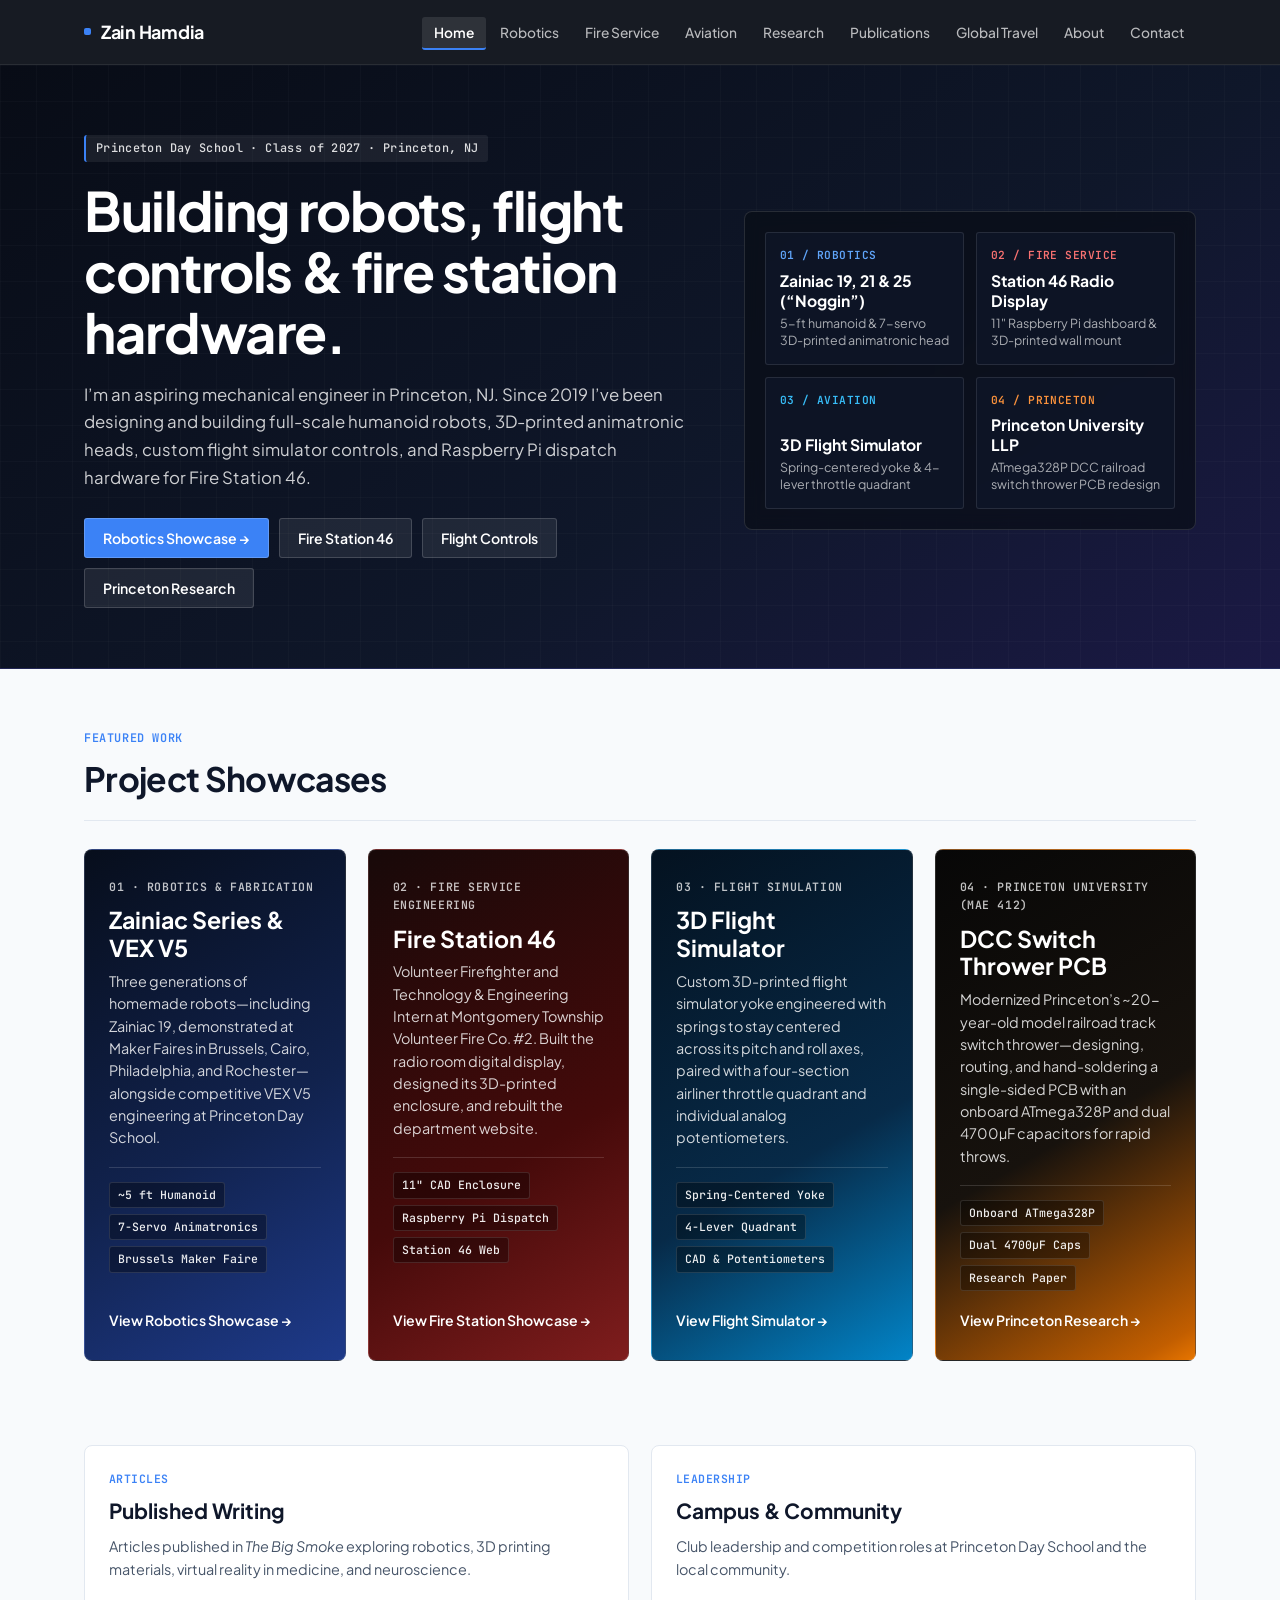
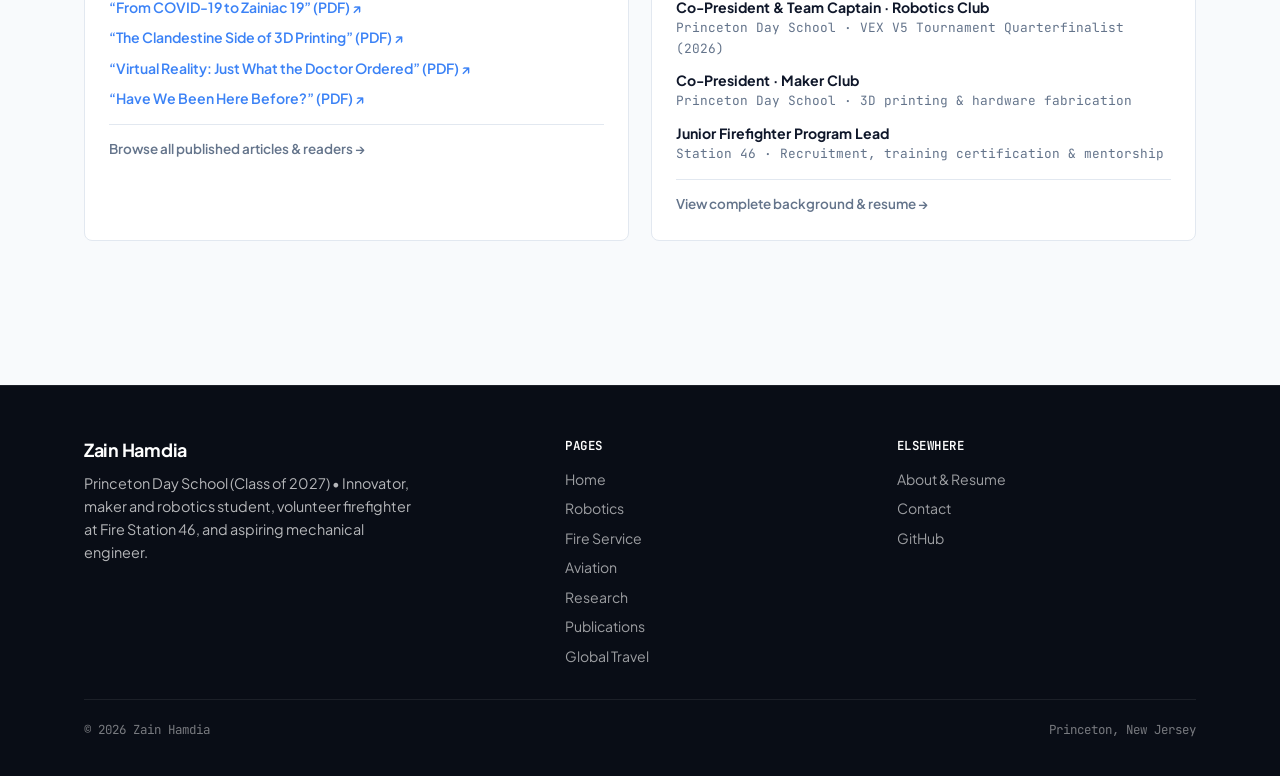
==== index.html @ 5e8384fe "Refine portfolio design, preserve per-page color themes, de-AI copy, and update travel map" ====
<!DOCTYPE html>
<html lang="en">
<head>
  <meta charset="UTF-8">
  <meta name="viewport" content="width=device-width, initial-scale=1.0">
  <title>Zain Hamdia — Engineering & Robotics Portfolio</title>
  <meta name="description" content="Portfolio of Zain Hamdia — Student at Princeton Day School (Class of 2027), innovator, maker and robotics student, volunteer firefighter, and aspiring mechanical engineer.">
  <link rel="stylesheet" href="css/styles.css?v=paper-1">
</head>
<body class="theme-home">

  <!-- Header -->
  <header class="site-header">
    <div class="container header-inner">
      <a href="index.html" class="brand-link">
        <span class="brand-dot"></span>
        <span class="brand-text-name">Zain Hamdia</span>
      </a>

      <nav aria-label="Main Navigation">
        <ul class="nav-menu" id="nav-menu">
          <li><a href="index.html" class="nav-link active">Home</a></li>
          <li><a href="robotics.html" class="nav-link">Robotics</a></li>
          <li><a href="firefighting.html" class="nav-link">Fire Service</a></li>
          <li><a href="aviation.html" class="nav-link">Aviation</a></li>
          <li><a href="research.html" class="nav-link">Research</a></li>
          <li><a href="publications.html" class="nav-link">Publications</a></li>
          <li><a href="travel.html" class="nav-link">Global Travel</a></li>
          <li><a href="about.html" class="nav-link">About</a></li>
          <li><a href="contact.html" class="nav-link">Contact</a></li>
        </ul>
      </nav>

      <button id="mobile-toggle" class="mobile-menu-toggle" aria-label="Toggle menu">Menu</button>
    </div>
  </header>

  <main>
    <!-- Section 1: Intro Hero -->
    <section class="home-hero">
      <div class="container">
        <div class="home-hero-grid">
          <div>
            <span class="hero-kicker">Princeton Day School · Class of 2027 · Princeton, NJ</span>
            <h1 class="home-hero-title">Building robots, flight controls &amp; fire station hardware.</h1>
            <p class="home-hero-bio">
              I’m an aspiring mechanical engineer in Princeton, NJ. Since 2019 I’ve been designing and building full-scale humanoid robots, 3D-printed animatronic heads, custom flight simulator controls, and Raspberry Pi dispatch hardware for Fire Station 46.
            </p>
            <div class="home-hero-actions">
              <a href="robotics.html" class="btn btn-primary">Robotics Showcase →</a>
              <a href="firefighting.html" class="btn btn-secondary">Fire Station 46</a>
              <a href="aviation.html" class="btn btn-secondary">Flight Controls</a>
              <a href="research.html" class="btn btn-secondary">Princeton Research</a>
            </div>
          </div>

          <!-- Hero Visual Stage Preview -->
          <div class="hero-visual-stage">
            <div class="stage-tiles">
              <a href="robotics.html" class="stage-tile tile-robotics">
                <span class="stage-tile-tag" style="color: #60a5fa;">01 / Robotics</span>
                <div>
                  <div class="stage-tile-title">Zainiac 19, 21 &amp; 25 (“Noggin”)</div>
                  <div class="stage-tile-sub">5-ft humanoid &amp; 7-servo 3D-printed animatronic head</div>
                </div>
              </a>

              <a href="firefighting.html" class="stage-tile tile-fire">
                <span class="stage-tile-tag" style="color: #f87171;">02 / Fire Service</span>
                <div>
                  <div class="stage-tile-title">Station 46 Radio Display</div>
                  <div class="stage-tile-sub">11" Raspberry Pi dashboard &amp; 3D-printed wall mount</div>
                </div>
              </a>

              <a href="aviation.html" class="stage-tile tile-aviation">
                <span class="stage-tile-tag" style="color: #38bdf8;">03 / Aviation</span>
                <div>
                  <div class="stage-tile-title">3D Flight Simulator</div>
                  <div class="stage-tile-sub">Spring-centered yoke &amp; 4-lever throttle quadrant</div>
                </div>
              </a>

              <a href="research.html" class="stage-tile tile-lab">
                <span class="stage-tile-tag" style="color: #fb923c;">04 / Princeton</span>
                <div>
                  <div class="stage-tile-title">Princeton University LLP</div>
                  <div class="stage-tile-sub">ATmega328P DCC railroad switch thrower PCB redesign</div>
                </div>
              </a>
            </div>
          </div>
        </div>
      </div>
    </section>

    <!-- Section 2: Four Themed Project Portals -->
    <section class="portal-section">
      <div class="container">
        <div class="section-header">
          <div>
            <div class="section-label">Featured Work</div>
            <h2 class="section-heading">Project Showcases</h2>
          </div>
        </div>

        <div class="portal-grid">
          <!-- 1. Robotics Portal (Cobalt & Blueprint Navy) -->
          <a href="robotics.html" class="portal-card portal-robotics">
            <div>
              <span class="portal-kicker">01 · Robotics &amp; Fabrication</span>
              <h3 class="portal-title">Zainiac Series &amp; VEX V5</h3>
              <p class="portal-desc">
                Three generations of homemade robots—including Zainiac 19, demonstrated at Maker Faires in Brussels, Cairo, Philadelphia, and Rochester—alongside competitive VEX V5 engineering at Princeton Day School.
              </p>
              <div class="portal-highlights">
                <span class="portal-pill">~5 ft Humanoid</span>
                <span class="portal-pill">7-Servo Animatronics</span>
                <span class="portal-pill">Brussels Maker Faire</span>
              </div>
            </div>
            <div class="portal-cta">View Robotics Showcase →</div>
          </a>

          <!-- 2. Fire Service Portal (Firehouse Crimson & Turnout Charcoal) -->
          <a href="firefighting.html" class="portal-card portal-fire">
            <div>
              <span class="portal-kicker">02 · Fire Service Engineering</span>
              <h3 class="portal-title">Fire Station 46</h3>
              <p class="portal-desc">
                Volunteer Firefighter and Technology &amp; Engineering Intern at Montgomery Township Volunteer Fire Co. #2. Built the radio room digital display, designed its 3D-printed enclosure, and rebuilt the department website.
              </p>
              <div class="portal-highlights">
                <span class="portal-pill">11" CAD Enclosure</span>
                <span class="portal-pill">Raspberry Pi Dispatch</span>
                <span class="portal-pill">Station 46 Web</span>
              </div>
            </div>
            <div class="portal-cta">View Fire Station Showcase →</div>
          </a>

          <!-- 3. Aviation Portal (Aerospace Cockpit Navy & Azure) -->
          <a href="aviation.html" class="portal-card portal-aviation">
            <div>
              <span class="portal-kicker">03 · Flight Simulation</span>
              <h3 class="portal-title">3D Flight Simulator</h3>
              <p class="portal-desc">
                Custom 3D-printed flight simulator yoke engineered with springs to stay centered across its pitch and roll axes, paired with a four-section airliner throttle quadrant and individual analog potentiometers.
              </p>
              <div class="portal-highlights">
                <span class="portal-pill">Spring-Centered Yoke</span>
                <span class="portal-pill">4-Lever Quadrant</span>
                <span class="portal-pill">CAD &amp; Potentiometers</span>
              </div>
            </div>
            <div class="portal-cta">View Flight Simulator →</div>
          </a>

          <!-- 4. Princeton University Research Portal (Official Princeton Orange & Black) -->
          <a href="research.html" class="portal-card portal-research">
            <div>
              <span class="portal-kicker">04 · Princeton University (MAE 412)</span>
              <h3 class="portal-title">DCC Switch Thrower PCB</h3>
              <p class="portal-desc">
                Modernized Princeton’s ~20-year-old model railroad track switch thrower—designing, routing, and hand-soldering a single-sided PCB with an onboard ATmega328P and dual 4700µF capacitors for rapid throws.
              </p>
              <div class="portal-highlights">
                <span class="portal-pill">Onboard ATmega328P</span>
                <span class="portal-pill">Dual 4700µF Caps</span>
                <span class="portal-pill">Research Paper</span>
              </div>
            </div>
            <div class="portal-cta">View Princeton Research →</div>
          </a>
        </div>
      </div>
    </section>

    <!-- Section 3: Published Writing & Campus Leadership -->
    <section class="portal-section" style="padding-top: 0;">
      <div class="container">
        <div class="split-grid">
          <div class="visual-card">
            <div class="visual-card-kicker">Articles</div>
            <h3 class="visual-card-title">Published Writing</h3>
            <p style="font-size: 0.9rem; color: var(--text-secondary); margin-bottom: 14px;">Articles published in <em>The Big Smoke</em> exploring robotics, 3D printing materials, virtual reality in medicine, and neuroscience.</p>
            <div style="display: flex; flex-direction: column; gap: 8px;">
              <a href="docs/from-covid-19-to-zainiac-19.pdf" target="_blank" rel="noopener noreferrer" style="font-size: 0.88rem; font-weight: 600; color: var(--theme-primary);">“From COVID-19 to Zainiac 19” (PDF) ↗</a>
              <a href="docs/the-clandestine-side-of-3d-printing.pdf" target="_blank" rel="noopener noreferrer" style="font-size: 0.88rem; font-weight: 600; color: var(--theme-primary);">“The Clandestine Side of 3D Printing” (PDF) ↗</a>
              <a href="docs/virtual-reality-just-what-the-doctor-ordered.pdf" target="_blank" rel="noopener noreferrer" style="font-size: 0.88rem; font-weight: 600; color: var(--theme-primary);">“Virtual Reality: Just What the Doctor Ordered” (PDF) ↗</a>
              <a href="docs/have-we-been-here-before.pdf" target="_blank" rel="noopener noreferrer" style="font-size: 0.88rem; font-weight: 600; color: var(--theme-primary);">“Have We Been Here Before?” (PDF) ↗</a>
            </div>
            <div style="margin-top: 14px; padding-top: 10px; border-top: 1px solid var(--border);">
              <a href="publications.html" style="font-size: 0.84rem; font-weight: 600; color: var(--text-muted);">Browse all published articles &amp; readers →</a>
            </div>
          </div>

          <div class="visual-card">
            <div class="visual-card-kicker">Leadership</div>
            <h3 class="visual-card-title">Campus &amp; Community</h3>
            <p style="font-size: 0.9rem; color: var(--text-secondary); margin-bottom: 14px;">Club leadership and competition roles at Princeton Day School and the local community.</p>
            <div style="display: flex; flex-direction: column; gap: 10px;">
              <div>
                <div style="font-size: 0.88rem; font-weight: 700; color: var(--text-primary);">Co-President &amp; Team Captain · Robotics Club</div>
                <div style="font-size: 0.8rem; color: var(--text-muted); font-family: var(--font-mono);">Princeton Day School · VEX V5 Tournament Quarterfinalist (2026)</div>
              </div>
              <div>
                <div style="font-size: 0.88rem; font-weight: 700; color: var(--text-primary);">Co-President · Maker Club</div>
                <div style="font-size: 0.8rem; color: var(--text-muted); font-family: var(--font-mono);">Princeton Day School · 3D printing &amp; hardware fabrication</div>
              </div>
              <div>
                <div style="font-size: 0.88rem; font-weight: 700; color: var(--text-primary);">Junior Firefighter Program Lead</div>
                <div style="font-size: 0.8rem; color: var(--text-muted); font-family: var(--font-mono);">Station 46 · Recruitment, training certification &amp; mentorship</div>
              </div>
            </div>
            <div style="margin-top: 14px; padding-top: 10px; border-top: 1px solid var(--border);">
              <a href="about.html" style="font-size: 0.84rem; font-weight: 600; color: var(--text-muted);">View complete background &amp; resume →</a>
            </div>
          </div>
        </div>
      </div>
    </section>
  </main>


  <!-- Footer -->
  <footer class="site-footer">
    <div class="container">
      <div class="footer-grid">
        <div>
          <div class="brand-text-name" style="margin-bottom: 8px;">Zain Hamdia</div>
          <p style="font-size: 0.9rem; max-width: 340px;">
            Princeton Day School (Class of 2027) • Innovator, maker and robotics student, volunteer firefighter at Fire Station 46, and aspiring mechanical engineer.
          </p>
        </div>
        <div>
          <div class="footer-col-title">Pages</div>
          <ul class="footer-col-links">
            <li><a href="index.html">Home</a></li>
            <li><a href="robotics.html">Robotics</a></li>
            <li><a href="firefighting.html">Fire Service</a></li>
            <li><a href="aviation.html">Aviation</a></li>
            <li><a href="research.html">Research</a></li>
            <li><a href="publications.html">Publications</a></li>
            <li><a href="travel.html">Global Travel</a></li>
          </ul>
        </div>
        <div>
          <div class="footer-col-title">Elsewhere</div>
          <ul class="footer-col-links">
            <li><a href="about.html">About &amp; Resume</a></li>
            <li><a href="contact.html">Contact</a></li>
            <li><a href="https://github.com/ZainHamdia" target="_blank" rel="noopener noreferrer">GitHub</a></li>
          </ul>
        </div>
      </div>
      <div class="footer-bottom">
        <span>© 2026 Zain Hamdia</span>
        <span>Princeton, New Jersey</span>
      </div>
    </div>
  </footer>

  <script src="js/app.js?v=paper-1"></script>
</body>
</html>
---- css/styles.css ----
/* ==========================================================================
   Zain Hamdia — Engineering Portfolio
   Custom Design System • Distinct Per-Page Theming • Technical Clarity
   ========================================================================== */

@import url('https://fonts.googleapis.com/css2?family=JetBrains+Mono:wght@400;500;600&family=Plus+Jakarta+Sans:ital,wght@0,400;0,500;0,600;0,700;0,800;1,400;1,600&display=swap');

:root {
  --font-sans: 'Plus Jakarta Sans', -apple-system, BlinkMacSystemFont, sans-serif;
  --font-display: 'Plus Jakarta Sans', -apple-system, BlinkMacSystemFont, sans-serif;
  --font-mono: 'JetBrains Mono', ui-monospace, Menlo, monospace;

  --bg-page: #f8fafc;
  --bg-surface: #ffffff;
  --bg-subtle: #f1f5f9;
  --text-primary: #0f172a;
  --text-secondary: #475569;
  --text-muted: #64748b;
  --border: #e2e8f0;
  --border-subtle: #cbd5e1;

  /* Default Theme Variables (Home: Deep Indigo & Electric Blue) */
  --theme-primary: #3b82f6;
  --theme-secondary: #6366f1;
  --theme-hero-bg: linear-gradient(145deg, #090d16 0%, #0f172a 60%, #1e1b4b 100%);
  --theme-hero-border: rgba(99, 102, 241, 0.25);
  --theme-tint: #f1f5f9;
  --theme-border-accent: #cbd5e1;
  --theme-band-bg: #090d16;
  --band-accent: var(--theme-primary);

  --max-width: 1160px;
  --radius-xs: 3px;
  --radius-sm: 6px;
  --radius-md: 8px;
  --radius-lg: 12px;
}

/* ==========================================================================
   Per-Page Distinct Color Themes (Preserved & Elevated)
   ========================================================================== */

/* 1. HOME: Deep Indigo & Midnight Slate */
body.theme-home {
  --theme-primary: #3b82f6;
  --theme-secondary: #8b5cf6;
  --theme-hero-bg: linear-gradient(145deg, #080c16 0%, #0f172a 60%, #1b1945 100%);
  --theme-hero-border: rgba(99, 102, 241, 0.28);
  --theme-tint: #f1f5f9;
  --theme-border-accent: #cbd5e1;
  --theme-band-bg: #090d16;
}

/* 2. ROBOTICS: Deep Cobalt / Technical Blueprint Navy */
body.theme-robotics {
  --theme-primary: #2563eb;
  --theme-secondary: #38bdf8;
  --theme-hero-bg: linear-gradient(145deg, #070e1c 0%, #0c1c38 55%, #172554 100%);
  --theme-hero-border: rgba(56, 189, 248, 0.28);
  --theme-tint: #eff6ff;
  --theme-border-accent: #bfdbfe;
  --theme-band-bg: #0a1120;
  --band-accent: #60a5fa;
}

/* 3. FIRE SERVICE: Firehouse Crimson & Turnout Charcoal */
body.theme-firefighting {
  --theme-primary: #dc2626;
  --theme-secondary: #f59e0b;
  --theme-hero-bg: linear-gradient(145deg, #140505 0%, #2e0909 55%, #450a0a 100%);
  --theme-hero-border: rgba(239, 68, 68, 0.3);
  --theme-tint: #fef2f2;
  --theme-border-accent: #fecaca;
  --theme-band-bg: #160808;
  --band-accent: #f87171;
}

/* 4. AVIATION: Aerospace Cockpit Navy & Horizon Azure */
body.theme-aviation {
  --theme-primary: #0284c7;
  --theme-secondary: #38bdf8;
  --theme-hero-bg: linear-gradient(145deg, #041220 0%, #07253d 55%, #0c4a6e 100%);
  --theme-hero-border: rgba(56, 189, 248, 0.28);
  --theme-tint: #f0f9ff;
  --theme-border-accent: #bae6fd;
  --theme-band-bg: #061524;
  --band-accent: #38bdf8;
}

/* 5. PRINCETON RESEARCH: Official Princeton Orange (#E77500) & Obsidian Black */
body.theme-research {
  --theme-primary: #e77500;
  --theme-secondary: #f59e0b;
  --theme-hero-bg: linear-gradient(145deg, #070707 0%, #15110d 55%, #2a1403 100%);
  --theme-hero-border: rgba(231, 117, 0, 0.4);
  --theme-tint: #fff7ed;
  --theme-border-accent: #fed7aa;
  --theme-band-bg: #0d0a06;
  --band-accent: #fb923c;
}

/* 6. PUBLICATIONS: Editorial Deep Violet & Midnight Ink */
body.theme-publications {
  --theme-primary: #7c3aed;
  --theme-secondary: #a855f7;
  --theme-hero-bg: linear-gradient(145deg, #0a0715 0%, #160e29 55%, #261145 100%);
  --theme-hero-border: rgba(168, 85, 247, 0.28);
  --theme-tint: #faf5ff;
  --theme-border-accent: #e9d5ff;
  --theme-band-bg: #0f091c;
  --band-accent: #c084fc;
}

/* 7. GLOBAL TRAVEL: Cartographic Deep Slate & Atlantic Cyan */
body.theme-travel {
  --theme-primary: #0284c7;
  --theme-secondary: #0ea5e9;
  --theme-hero-bg: linear-gradient(145deg, #05101a 0%, #091e30 55%, #075985 100%);
  --theme-hero-border: rgba(14, 165, 233, 0.3);
  --theme-tint: #f0f9ff;
  --theme-border-accent: #bae6fd;
  --theme-band-bg: #06111e;
  --band-accent: #38bdf8;
}

/* 8. ABOUT: Workshop Deep Slate & Forest Teal */
body.theme-about {
  --theme-primary: #0d9488;
  --theme-secondary: #14b8a6;
  --theme-hero-bg: linear-gradient(145deg, #051413 0%, #0a2926 55%, #115e59 100%);
  --theme-hero-border: rgba(20, 184, 166, 0.3);
  --theme-tint: #f0fdfa;
  --theme-border-accent: #99f6e4;
  --theme-band-bg: #061715;
  --band-accent: #2dd4bf;
}

/* 9. CONTACT: Studio Slate & Indigo */
body.theme-contact {
  --theme-primary: #4f46e5;
  --theme-secondary: #6366f1;
  --theme-hero-bg: linear-gradient(145deg, #080a1c 0%, #111538 55%, #1e1b4b 100%);
  --theme-hero-border: rgba(99, 102, 241, 0.3);
  --theme-tint: #eef2ff;
  --theme-border-accent: #c7d2fe;
  --theme-band-bg: #0a0c20;
  --band-accent: #818cf8;
}

/* ==========================================================================
   Base Reset & Typography
   ========================================================================== */
*, *::before, *::after {
  box-sizing: border-box;
  margin: 0;
  padding: 0;
}

html {
  scroll-behavior: smooth;
}

body {
  font-family: var(--font-sans);
  background-color: var(--bg-page);
  color: var(--text-primary);
  line-height: 1.6;
  font-size: 16px;
  -webkit-font-smoothing: antialiased;
  text-rendering: optimizeLegibility;
}

a {
  color: inherit;
  text-decoration: none;
  transition: color 0.15s ease, border-color 0.15s ease, background-color 0.15s ease;
}

img {
  max-width: 100%;
  height: auto;
  display: block;
}

strong {
  font-weight: 600;
}

::selection {
  background: var(--theme-primary);
  color: #ffffff;
}

.container {
  max-width: var(--max-width);
  margin: 0 auto;
  padding: 0 24px;
}

/* ==========================================================================
   Header & Navigation
   ========================================================================== */
.site-header {
  position: sticky;
  top: 0;
  z-index: 100;
  background-color: rgba(9, 13, 22, 0.94);
  backdrop-filter: blur(12px);
  border-bottom: 1px solid rgba(255, 255, 255, 0.08);
  color: #ffffff;
}

.header-inner {
  display: flex;
  align-items: center;
  justify-content: space-between;
  height: 64px;
}

.brand-link {
  display: flex;
  align-items: center;
  gap: 10px;
}

.brand-dot {
  width: 7px;
  height: 7px;
  border-radius: 2px;
  background: var(--theme-primary);
}

.brand-text-name {
  font-family: var(--font-display);
  font-size: 1.12rem;
  font-weight: 700;
  letter-spacing: -0.015em;
  color: #ffffff;
}

.brand-text-sub {
  font-family: var(--font-mono);
  font-size: 0.72rem;
  color: rgba(255, 255, 255, 0.45);
  margin-left: 2px;
}

.nav-menu {
  display: flex;
  align-items: center;
  list-style: none;
  gap: 2px;
}

.nav-link {
  padding: 7px 12px;
  font-size: 0.86rem;
  font-weight: 500;
  color: rgba(255, 255, 255, 0.7);
  border-radius: var(--radius-xs);
  transition: all 0.15s ease;
}

.nav-link:hover {
  color: #ffffff;
  background-color: rgba(255, 255, 255, 0.06);
}

.nav-link.active {
  background-color: rgba(255, 255, 255, 0.1);
  color: #ffffff;
  font-weight: 600;
  border-bottom: 2px solid var(--theme-primary);
}

.mobile-menu-toggle {
  display: none;
  background: rgba(255, 255, 255, 0.08);
  border: 1px solid rgba(255, 255, 255, 0.16);
  border-radius: var(--radius-xs);
  padding: 6px 12px;
  font-family: var(--font-mono);
  font-size: 0.8rem;
  cursor: pointer;
  color: #ffffff;
}

/* ==========================================================================
   Hero Sections (Rich, Themed & Authentic)
   ========================================================================== */
.page-hero,
.home-hero {
  background: var(--theme-hero-bg);
  color: #ffffff;
  padding: 68px 0 60px;
  position: relative;
  border-bottom: 1px solid var(--theme-hero-border);
}

/* Subtle architectural grid pattern on heroes */
.page-hero::before,
.home-hero::before {
  content: "";
  position: absolute;
  inset: 0;
  background-image:
    linear-gradient(rgba(255, 255, 255, 0.03) 1px, transparent 1px),
    linear-gradient(90deg, rgba(255, 255, 255, 0.03) 1px, transparent 1px);
  background-size: 36px 36px;
  pointer-events: none;
  opacity: 0.7;
}

.page-hero > .container,
.home-hero > .container {
  position: relative;
  z-index: 1;
}

.hero-kicker,
.page-kicker {
  display: inline-flex;
  align-items: center;
  gap: 8px;
  padding: 4px 10px;
  border-radius: var(--radius-xs);
  background: rgba(255, 255, 255, 0.07);
  border-left: 2px solid var(--theme-primary);
  font-family: var(--font-mono);
  font-size: 0.74rem;
  font-weight: 500;
  letter-spacing: 0.03em;
  color: rgba(255, 255, 255, 0.85);
  margin-bottom: 18px;
}

.home-hero-grid {
  display: grid;
  grid-template-columns: 1.15fr 0.85fr;
  gap: 48px;
  align-items: center;
}

.home-hero-title,
.page-title {
  font-family: var(--font-display);
  font-size: clamp(2.2rem, 4.4vw, 3.4rem);
  font-weight: 700;
  line-height: 1.12;
  letter-spacing: -0.025em;
  color: #ffffff;
  margin-bottom: 18px;
}

.home-hero-bio,
.page-subtitle {
  font-size: 1.05rem;
  line-height: 1.65;
  color: rgba(255, 255, 255, 0.8);
  max-width: 620px;
  margin-bottom: 26px;
}

.page-subtitle {
  margin-bottom: 0;
}

.page-subtitle a,
.home-hero-bio a {
  color: #ffffff;
  text-decoration: underline;
  text-underline-offset: 3px;
}

.home-hero-actions {
  display: flex;
  flex-wrap: wrap;
  gap: 10px;
}

.btn {
  display: inline-flex;
  align-items: center;
  gap: 8px;
  padding: 10px 18px;
  font-family: var(--font-sans);
  font-size: 0.88rem;
  font-weight: 600;
  border-radius: var(--radius-xs);
  cursor: pointer;
  line-height: 1.3;
  transition: all 0.15s ease;
  text-decoration: none;
}

.btn-primary {
  background: var(--theme-primary);
  color: #ffffff;
  border: 1px solid rgba(255, 255, 255, 0.2);
}

.btn-primary:hover {
  filter: brightness(1.12);
}

.btn-secondary {
  background: rgba(255, 255, 255, 0.08);
  color: #ffffff;
  border: 1px solid rgba(255, 255, 255, 0.16);
}

.btn-secondary:hover {
  background: rgba(255, 255, 255, 0.14);
  border-color: rgba(255, 255, 255, 0.3);
}

/* Home Hero Right Column: Technical Stage Preview Tiles */
.hero-visual-stage {
  background: rgba(9, 13, 22, 0.7);
  border: 1px solid rgba(255, 255, 255, 0.12);
  border-radius: var(--radius-md);
  padding: 20px;
  backdrop-filter: blur(8px);
}

.stage-tiles {
  display: grid;
  grid-template-columns: 1fr 1fr;
  gap: 12px;
}

.stage-tile {
  background: rgba(15, 23, 42, 0.75);
  border: 1px solid rgba(255, 255, 255, 0.1);
  border-radius: var(--radius-xs);
  padding: 14px;
  display: flex;
  flex-direction: column;
  justify-content: space-between;
  min-height: 120px;
  transition: border-color 0.15s ease, background 0.15s ease;
}

.stage-tile:hover {
  background: rgba(30, 41, 59, 0.85);
}

.stage-tile.tile-robotics:hover { border-color: #60a5fa; }
.stage-tile.tile-fire:hover     { border-color: #f87171; }
.stage-tile.tile-aviation:hover { border-color: #38bdf8; }
.stage-tile.tile-lab:hover      { border-color: #fb923c; }

.stage-tile-tag {
  font-family: var(--font-mono);
  font-size: 0.7rem;
  font-weight: 600;
  letter-spacing: 0.04em;
  text-transform: uppercase;
  margin-bottom: 6px;
  display: inline-block;
}

.stage-tile-title {
  font-family: var(--font-display);
  font-size: 0.98rem;
  font-weight: 700;
  color: #ffffff;
  line-height: 1.25;
}

.stage-tile-sub {
  font-size: 0.78rem;
  color: rgba(255, 255, 255, 0.65);
  margin-top: 4px;
  line-height: 1.4;
}

/* ==========================================================================
   Section Headers & Portal Cards (Themed Project Cards)
   ========================================================================== */
.portal-section {
  padding: 60px 0;
}

.section-header {
  display: flex;
  justify-content: space-between;
  align-items: flex-end;
  flex-wrap: wrap;
  gap: 16px;
  margin-bottom: 28px;
  padding-bottom: 14px;
  border-bottom: 1px solid var(--border);
}

.section-label {
  font-family: var(--font-mono);
  font-size: 0.74rem;
  font-weight: 600;
  text-transform: uppercase;
  letter-spacing: 0.05em;
  color: var(--theme-primary);
  margin-bottom: 4px;
}

.section-heading {
  font-family: var(--font-display);
  font-size: clamp(1.6rem, 2.8vw, 2.1rem);
  font-weight: 700;
  letter-spacing: -0.02em;
  color: var(--text-primary);
}

.portal-grid {
  display: grid;
  grid-template-columns: repeat(auto-fit, minmax(260px, 1fr));
  gap: 22px;
}

/* Distinctly Themed Portal Cards */
.portal-card {
  position: relative;
  border-radius: var(--radius-md);
  padding: 28px 24px;
  color: #ffffff;
  overflow: hidden;
  min-height: 320px;
  display: flex;
  flex-direction: column;
  justify-content: space-between;
  border: 1px solid rgba(255, 255, 255, 0.12);
  transition: border-color 0.2s ease;
}

.portal-card:hover {
  border-color: rgba(255, 255, 255, 0.35);
}

.portal-card.portal-robotics {
  background: linear-gradient(150deg, #070e1c 0%, #11224d 55%, #1e3a8a 100%);
}

.portal-card.portal-fire {
  background: linear-gradient(150deg, #180909 0%, #450a0a 60%, #7f1d1d 100%);
}

.portal-card.portal-aviation {
  background: linear-gradient(150deg, #041220 0%, #072a48 60%, #0284c7 100%);
}

.portal-card.portal-research {
  background: linear-gradient(150deg, #070707 0%, #17120d 55%, #c25e00 95%, #e77500 100%);
}

.portal-kicker {
  display: block;
  font-family: var(--font-mono);
  font-size: 0.72rem;
  font-weight: 600;
  text-transform: uppercase;
  letter-spacing: 0.05em;
  color: rgba(255, 255, 255, 0.75);
  margin-bottom: 10px;
}

.portal-title {
  font-family: var(--font-display);
  font-size: 1.45rem;
  font-weight: 700;
  margin-bottom: 8px;
  line-height: 1.2;
}

.portal-desc {
  font-size: 0.9rem;
  color: rgba(255, 255, 255, 0.82);
  line-height: 1.55;
}

.portal-highlights {
  margin-top: 18px;
  padding-top: 14px;
  border-top: 1px solid rgba(255, 255, 255, 0.14);
  display: flex;
  flex-wrap: wrap;
  gap: 6px;
}

.portal-pill {
  font-family: var(--font-mono);
  font-size: 0.72rem;
  font-weight: 500;
  padding: 3px 8px;
  border-radius: var(--radius-xs);
  background: rgba(0, 0, 0, 0.35);
  border: 1px solid rgba(255, 255, 255, 0.12);
  color: rgba(255, 255, 255, 0.92);
}

.portal-cta {
  margin-top: 18px;
  font-size: 0.88rem;
  font-weight: 600;
  color: #ffffff;
  display: inline-flex;
  align-items: center;
  gap: 6px;
  transition: gap 0.15s ease;
}

.portal-card:hover .portal-cta {
  gap: 10px;
}

/* ==========================================================================
   Interactive Showcase Stage (Robotics, Aviation, Fire, Research)
   ========================================================================== */
.interactive-showcase {
  background: var(--bg-surface);
  border: 1px solid var(--border);
  border-radius: var(--radius-md);
  overflow: hidden;
  margin: 36px 0;
}

.showcase-top-bar {
  background: var(--theme-band-bg);
  color: #ffffff;
  padding: 20px 28px;
  display: flex;
  justify-content: space-between;
  align-items: center;
  flex-wrap: wrap;
  gap: 16px;
  border-bottom: 1px solid rgba(255, 255, 255, 0.08);
}

.showcase-title {
  font-family: var(--font-display);
  font-size: 1.35rem;
  font-weight: 700;
  color: #ffffff;
}

.showcase-sub {
  font-size: 0.84rem;
  color: rgba(255, 255, 255, 0.65);
  margin-top: 2px;
}

.showcase-body {
  padding: 28px;
}

/* Generation Tabs */
.lineage-tab-bar {
  display: inline-flex;
  background: rgba(255, 255, 255, 0.08);
  padding: 4px;
  border-radius: var(--radius-sm);
  gap: 4px;
  flex-wrap: wrap;
  border: 1px solid rgba(255, 255, 255, 0.1);
}

.lineage-tab-btn {
  padding: 7px 14px;
  border-radius: var(--radius-xs);
  border: none;
  background: transparent;
  color: rgba(255, 255, 255, 0.7);
  font-family: var(--font-sans);
  font-size: 0.84rem;
  font-weight: 600;
  cursor: pointer;
  transition: all 0.15s ease;
}

.lineage-tab-btn:hover {
  color: #ffffff;
  background: rgba(255, 255, 255, 0.06);
}

.lineage-tab-btn.active {
  background: var(--theme-primary);
  color: #ffffff;
}

.lineage-panel {
  display: none;
}

.lineage-panel.active {
  display: block;
}

/* Interactive Control Bar */
.control-bar {
  display: flex;
  align-items: center;
  justify-content: space-between;
  flex-wrap: wrap;
  gap: 14px;
  background: var(--theme-tint);
  border: 1px solid var(--theme-border-accent);
  border-radius: var(--radius-sm);
  padding: 12px 18px;
  margin-bottom: 20px;
}

.control-group {
  display: flex;
  align-items: center;
  gap: 12px;
  flex-wrap: wrap;
}

.control-label {
  font-family: var(--font-mono);
  font-size: 0.78rem;
  font-weight: 600;
  color: var(--text-primary);
}

.control-btn {
  padding: 7px 14px;
  border-radius: var(--radius-xs);
  border: 1px solid var(--theme-primary);
  background: var(--theme-primary);
  color: #ffffff;
  font-family: var(--font-sans);
  font-size: 0.82rem;
  font-weight: 600;
  cursor: pointer;
  transition: all 0.15s ease;
}

.control-btn:hover {
  filter: brightness(1.1);
}

.control-btn.active {
  background: #dc2626;
  border-color: #dc2626;
  color: #ffffff;
}

.servo-readout-pill {
  display: inline-flex;
  align-items: center;
  padding: 4px 10px;
  border-radius: var(--radius-xs);
  background: #ffffff;
  border: 1px solid var(--border);
  font-family: var(--font-mono);
  font-size: 0.76rem;
  font-weight: 600;
  color: var(--text-secondary);
  font-variant-numeric: tabular-nums;
}

.control-slider {
  accent-color: var(--theme-primary);
  cursor: pointer;
  width: 120px;
}

/* Diagram Canvas */
.diagram-stage {
  display: grid;
  grid-template-columns: 1.35fr 0.65fr;
  gap: 22px;
  align-items: stretch;
}

.sketch-frame {
  background-color: #ffffff;
  background-image:
    linear-gradient(rgba(15, 23, 42, 0.04) 1px, transparent 1px),
    linear-gradient(90deg, rgba(15, 23, 42, 0.04) 1px, transparent 1px);
  background-size: 20px 20px;
  border: 1px solid var(--border);
  border-radius: var(--radius-sm);
  padding: 18px;
  display: flex;
  flex-direction: column;
  justify-content: center;
}

.sketch-svg {
  width: 100%;
  height: auto;
  display: block;
}

/* Spec Stack */
.spec-stack {
  display: flex;
  flex-direction: column;
  gap: 10px;
  justify-content: space-between;
}

.spec-card {
  background: var(--bg-subtle);
  border: 1px solid var(--border);
  border-left: 3px solid var(--theme-primary);
  border-radius: var(--radius-xs);
  padding: 12px 14px;
}

.spec-card-label {
  font-family: var(--font-mono);
  font-size: 0.7rem;
  font-weight: 600;
  text-transform: uppercase;
  letter-spacing: 0.04em;
  color: var(--text-muted);
  margin-bottom: 2px;
}

.spec-card-val {
  font-family: var(--font-display);
  font-size: 0.96rem;
  font-weight: 700;
  color: var(--text-primary);
}

.spec-card-desc {
  font-size: 0.8rem;
  color: var(--text-secondary);
  margin-top: 2px;
  line-height: 1.4;
}

/* ==========================================================================
   Dark Feature Bands (Themed per Page)
   ========================================================================== */
.feature-band {
  background: var(--theme-band-bg);
  color: #ffffff;
  padding: 56px 0;
  margin: 44px 0;
  border-top: 1px solid rgba(255, 255, 255, 0.08);
  border-bottom: 1px solid rgba(255, 255, 255, 0.08);
}

.feature-band .section-label {
  color: var(--band-accent, var(--theme-primary));
}

.feature-band .section-heading {
  color: #ffffff;
}

.band-grid {
  display: grid;
  grid-template-columns: repeat(4, 1fr);
  gap: 18px;
  margin-top: 24px;
}

.band-card {
  background: rgba(255, 255, 255, 0.04);
  border: 1px solid rgba(255, 255, 255, 0.1);
  border-radius: var(--radius-sm);
  padding: 20px;
  transition: border-color 0.15s ease, background 0.15s ease;
}

.band-card:hover {
  border-color: rgba(255, 255, 255, 0.25);
  background: rgba(255, 255, 255, 0.07);
}

.band-card.featured-span {
  grid-column: span 2;
  border-color: rgba(255, 255, 255, 0.18);
}

.band-card-title {
  font-family: var(--font-display);
  font-size: 1.08rem;
  font-weight: 700;
  margin-bottom: 6px;
  color: #ffffff;
}

.band-card-text {
  font-size: 0.86rem;
  color: rgba(255, 255, 255, 0.75);
  line-height: 1.55;
}

.band-card-img {
  width: 100%;
  height: 175px;
  object-fit: cover;
  border-radius: var(--radius-xs);
  margin-bottom: 12px;
  border: 1px solid rgba(255, 255, 255, 0.12);
  display: block;
}

.band-card-img-pair {
  display: grid;
  grid-template-columns: 1fr 1fr;
  gap: 10px;
  margin-bottom: 12px;
}

.band-card-img-pair .band-card-img {
  margin-bottom: 0;
  height: 180px;
}

/* ==========================================================================
   Visual Cards & Photo Grids
   ========================================================================== */
.split-grid {
  display: grid;
  grid-template-columns: 1fr 1fr;
  gap: 22px;
  margin: 24px 0;
}

.visual-card {
  background: var(--bg-surface);
  border: 1px solid var(--border);
  border-radius: var(--radius-md);
  padding: 24px;
}

.visual-card-kicker {
  font-family: var(--font-mono);
  font-size: 0.72rem;
  font-weight: 600;
  text-transform: uppercase;
  letter-spacing: 0.04em;
  color: var(--theme-primary);
  margin-bottom: 6px;
}

.visual-card-title {
  font-family: var(--font-display);
  font-size: 1.3rem;
  font-weight: 700;
  margin-bottom: 8px;
}

.photo-frame {
  background: var(--bg-subtle);
  border: 1px solid var(--border);
  border-radius: var(--radius-sm);
  padding: 12px;
}

.photo-frame img {
  border-radius: var(--radius-xs);
  width: 100%;
}

.photo-caption {
  margin-top: 10px;
  font-size: 0.86rem;
  line-height: 1.55;
  color: var(--text-secondary);
}

.photo-grid-2 {
  display: grid;
  grid-template-columns: repeat(2, 1fr);
  gap: 18px;
  margin-top: 20px;
}

.photo-grid-3 {
  display: grid;
  grid-template-columns: repeat(3, 1fr);
  gap: 18px;
  margin-top: 20px;
}

.photo-grid-4 {
  display: grid;
  grid-template-columns: repeat(4, 1fr);
  gap: 14px;
  margin-top: 20px;
}

.photo-card {
  background: var(--bg-surface);
  border: 1px solid var(--border);
  border-radius: var(--radius-sm);
  overflow: hidden;
  display: flex;
  flex-direction: column;
}

.photo-card-img {
  width: 100%;
  height: 220px;
  object-fit: cover;
  display: block;
  background: #0f172a;
}

.photo-card-img.tall {
  height: 280px;
}

.photo-card-body {
  padding: 12px 14px;
}

.photo-card-tag {
  font-family: var(--font-mono);
  font-size: 0.68rem;
  font-weight: 600;
  text-transform: uppercase;
  letter-spacing: 0.04em;
  color: var(--theme-primary);
  margin-bottom: 4px;
}

.photo-card-title {
  font-family: var(--font-display);
  font-size: 0.94rem;
  font-weight: 700;
  color: var(--text-primary);
  margin-bottom: 4px;
}

.photo-card-desc {
  font-size: 0.82rem;
  color: var(--text-secondary);
  line-height: 1.45;
}

/* ==========================================================================
   Experience Timelines (About & Experience)
   ========================================================================== */
.timeline-track {
  display: grid;
  grid-template-columns: repeat(2, 1fr);
  gap: 18px;
  margin-top: 20px;
}

.timeline-node {
  background: var(--bg-surface);
  border: 1px solid var(--border);
  border-top: 3px solid var(--theme-primary);
  border-radius: var(--radius-sm);
  padding: 22px;
}

.timeline-date {
  font-family: var(--font-mono);
  font-size: 0.74rem;
  font-weight: 600;
  color: var(--theme-primary);
  letter-spacing: 0.02em;
  margin-bottom: 4px;
}

.timeline-role {
  font-family: var(--font-display);
  font-size: 1.12rem;
  font-weight: 700;
  margin-bottom: 2px;
}

.timeline-org {
  font-size: 0.84rem;
  font-weight: 600;
  color: var(--text-muted);
  margin-bottom: 10px;
}

.timeline-desc {
  font-size: 0.88rem;
  color: var(--text-secondary);
  line-height: 1.55;
}

/* ==========================================================================
   Technical Skills
   ========================================================================== */
.skills-container-grid {
  display: grid;
  grid-template-columns: repeat(3, 1fr);
  gap: 18px;
}

.skill-box {
  background: var(--bg-surface);
  border: 1px solid var(--border);
  border-top: 3px solid var(--theme-primary);
  border-radius: var(--radius-sm);
  padding: 20px;
}

.skill-box-title {
  font-family: var(--font-display);
  font-size: 1.02rem;
  font-weight: 700;
  padding-bottom: 10px;
  margin-bottom: 12px;
  border-bottom: 1px solid var(--border);
  color: var(--text-primary);
}

.skill-list {
  list-style: none;
  display: flex;
  flex-direction: column;
  gap: 7px;
}

.skill-list li {
  display: flex;
  align-items: center;
  gap: 8px;
  font-size: 0.88rem;
  font-weight: 500;
  color: var(--text-secondary);
}

.skill-list li::before {
  content: "";
  width: 4px;
  height: 4px;
  border-radius: 1px;
  background: var(--theme-primary);
  flex-shrink: 0;
}

.skill-pills {
  display: flex;
  flex-wrap: wrap;
  gap: 6px;
}

.skill-pill {
  font-family: var(--font-mono);
  padding: 4px 9px;
  background: var(--bg-subtle);
  border: 1px solid var(--border);
  border-radius: var(--radius-xs);
  font-size: 0.76rem;
  font-weight: 500;
  color: var(--text-secondary);
}

/* ==========================================================================
   Contact Tiles
   ========================================================================== */
.contact-grid {
  display: grid;
  grid-template-columns: repeat(2, 1fr);
  gap: 20px;
  margin: 36px 0;
}

.contact-tile {
  background: var(--bg-surface);
  border: 1px solid var(--border);
  border-radius: var(--radius-md);
  padding: 28px;
  display: flex;
  justify-content: space-between;
  align-items: center;
  transition: border-color 0.15s ease;
}

.contact-tile:hover {
  border-color: var(--theme-primary);
}

/* ==========================================================================
   Footer
   ========================================================================== */
.site-footer {
  background: #090d16;
  color: rgba(255, 255, 255, 0.7);
  padding: 50px 0 36px;
  margin-top: 60px;
  border-top: 1px solid rgba(255, 255, 255, 0.08);
}

.footer-grid {
  display: grid;
  grid-template-columns: 1.5fr 1fr 1fr;
  gap: 32px;
  padding-bottom: 32px;
  border-bottom: 1px solid rgba(255, 255, 255, 0.08);
}

.footer-col-title {
  font-family: var(--font-mono);
  font-size: 0.78rem;
  font-weight: 600;
  text-transform: uppercase;
  letter-spacing: 0.04em;
  margin-bottom: 12px;
  color: #ffffff;
}

.footer-col-links {
  list-style: none;
  display: flex;
  flex-direction: column;
  gap: 7px;
  font-size: 0.88rem;
}

.footer-col-links a {
  color: rgba(255, 255, 255, 0.6);
}

.footer-col-links a:hover {
  color: #ffffff;
}

.footer-bottom {
  display: flex;
  justify-content: space-between;
  align-items: center;
  flex-wrap: wrap;
  gap: 12px;
  padding-top: 20px;
  font-family: var(--font-mono);
  font-size: 0.78rem;
  color: rgba(255, 255, 255, 0.45);
}

/* ==========================================================================
   Station 46 Live CAD Modal & Display
   ========================================================================== */
@keyframes stationTickerScroll {
  0% { transform: translateX(0); }
  100% { transform: translateX(-380px); }
}

.station-ticker-text {
  animation: stationTickerScroll 22s linear infinite;
  display: inline-block;
}

.station-screen-interactive {
  cursor: pointer;
  transition: opacity 0.15s ease;
}

.station-screen-interactive:hover {
  filter: brightness(1.06);
}

.station-modal {
  position: fixed;
  inset: 0;
  z-index: 9999;
  display: flex;
  align-items: center;
  justify-content: center;
  padding: 20px;
}

.station-modal-backdrop {
  position: absolute;
  inset: 0;
  background: rgba(8, 12, 22, 0.88);
  backdrop-filter: blur(8px);
}

.station-modal-dialog {
  position: relative;
  z-index: 10;
  background: #0d131f;
  border: 1px solid rgba(239, 68, 68, 0.35);
  box-shadow: 0 24px 60px rgba(0, 0, 0, 0.75);
  border-radius: var(--radius-md);
  max-width: 980px;
  width: 100%;
  max-height: 90vh;
  overflow-y: auto;
  color: #f8fafc;
}

.station-modal-header {
  display: flex;
  justify-content: space-between;
  align-items: center;
  padding: 14px 20px;
  border-bottom: 1px solid rgba(255, 255, 255, 0.1);
  background: rgba(13, 19, 31, 0.98);
  position: sticky;
  top: 0;
  z-index: 2;
}

.station-modal-close {
  background: rgba(255, 255, 255, 0.08);
  border: 1px solid rgba(255, 255, 255, 0.15);
  color: #ffffff;
  width: 32px;
  height: 32px;
  border-radius: var(--radius-xs);
  font-size: 1rem;
  cursor: pointer;
  display: flex;
  align-items: center;
  justify-content: center;
  transition: all 0.15s ease;
}

.station-modal-close:hover {
  background: #ef4444;
  border-color: #ef4444;
}

.station-modal-body {
  padding: 20px;
}

/* ==========================================================================
   Publications & Article Reader
   ========================================================================== */
.pub-article-card {
  background: var(--bg-surface);
  border: 1px solid var(--border);
  border-radius: var(--radius-md);
  padding: 28px;
  margin-bottom: 28px;
}

.pub-article-top {
  display: flex;
  justify-content: space-between;
  align-items: flex-start;
  flex-wrap: wrap;
  gap: 16px;
  padding-bottom: 18px;
  border-bottom: 1px solid var(--border);
  margin-bottom: 20px;
}

.pub-article-meta {
  display: flex;
  align-items: center;
  gap: 10px;
  flex-wrap: wrap;
  margin-bottom: 8px;
}

.pub-badge {
  display: inline-flex;
  align-items: center;
  padding: 3px 8px;
  border-radius: var(--radius-xs);
  font-family: var(--font-mono);
  font-size: 0.72rem;
  font-weight: 600;
  text-transform: uppercase;
  letter-spacing: 0.04em;
  background: rgba(124, 58, 237, 0.1);
  color: #7c3aed;
  border: 1px solid rgba(124, 58, 237, 0.25);
}

.pub-badge.badge-princeton {
  background: rgba(231, 117, 0, 0.1);
  color: #c2410c;
  border-color: rgba(231, 117, 0, 0.3);
}

.pub-article-title {
  font-family: var(--font-display);
  font-size: clamp(1.35rem, 2.6vw, 1.85rem);
  font-weight: 700;
  line-height: 1.25;
  color: var(--text-primary);
  margin-bottom: 6px;
}

.pub-article-author {
  font-size: 0.88rem;
  font-weight: 500;
  color: var(--text-muted);
}

.pub-article-actions {
  display: flex;
  flex-wrap: wrap;
  gap: 8px;
  align-items: center;
}

.pub-btn {
  display: inline-flex;
  align-items: center;
  gap: 6px;
  padding: 8px 14px;
  border-radius: var(--radius-xs);
  font-family: var(--font-sans);
  font-size: 0.84rem;
  font-weight: 600;
  cursor: pointer;
  border: 1px solid transparent;
  transition: all 0.15s ease;
  text-decoration: none;
}

.pub-btn-primary {
  background: var(--theme-primary);
  color: #ffffff;
}

.pub-btn-primary:hover {
  filter: brightness(1.1);
}

.pub-btn-outline {
  background: transparent;
  border-color: var(--border);
  color: var(--text-primary);
}

.pub-btn-outline:hover {
  background: var(--bg-subtle);
  border-color: var(--theme-primary);
  color: var(--theme-primary);
}

.pub-takeaways {
  background: var(--bg-subtle);
  border: 1px solid var(--border);
  border-left: 3px solid var(--theme-primary);
  border-radius: var(--radius-xs);
  padding: 14px 18px;
  margin-bottom: 20px;
}

.pub-takeaways-title {
  font-family: var(--font-mono);
  font-size: 0.74rem;
  font-weight: 600;
  text-transform: uppercase;
  letter-spacing: 0.04em;
  color: var(--theme-primary);
  margin-bottom: 4px;
}

.pub-takeaways p {
  font-size: 0.9rem;
  color: var(--text-secondary);
  line-height: 1.55;
  margin: 0;
}

.pub-full-text-container {
  background: #ffffff;
  border: 1px solid var(--border);
  border-radius: var(--radius-sm);
  padding: 32px 36px;
  margin-top: 18px;
}

.pub-reading-body {
  font-size: 1rem;
  line-height: 1.8;
  color: #1e293b;
  max-width: 760px;
  margin: 0 auto;
}

.pub-reading-body p {
  margin-bottom: 1.3em;
}

.pub-reading-body p.pub-lead {
  font-size: 1.12rem;
  font-weight: 500;
  line-height: 1.7;
  color: #0f172a;
}

.pub-reading-body h3 {
  font-family: var(--font-display);
  font-size: 1.28rem;
  font-weight: 700;
  color: #0f172a;
  margin: 1.8em 0 0.8em;
  padding-bottom: 6px;
  border-bottom: 1px solid var(--border);
}

.pub-reading-body blockquote {
  border-left: 3px solid var(--theme-primary);
  padding: 10px 18px;
  margin: 1.4em 0;
  background: var(--bg-subtle);
  font-style: italic;
  color: #334155;
  border-radius: 0 var(--radius-xs) var(--radius-xs) 0;
}

.pub-reading-body .stat-callout {
  display: block;
  background: var(--theme-tint);
  border: 1px solid var(--theme-border-accent);
  border-radius: var(--radius-xs);
  padding: 10px 16px;
  font-weight: 600;
  color: var(--theme-primary);
  margin: 1.2em 0;
}

.pub-reading-body .article-image-box {
  margin: 1.8em 0;
  border-radius: var(--radius-sm);
  overflow: hidden;
  border: 1px solid var(--border);
  background: #0f172a;
}

.pub-reading-body .article-image-box img {
  width: 100%;
  max-height: 420px;
  object-fit: cover;
  display: block;
}

.pub-reading-body .article-image-caption {
  padding: 8px 14px;
  background: var(--bg-subtle);
  font-family: var(--font-mono);
  font-size: 0.78rem;
  color: var(--text-muted);
  border-top: 1px solid var(--border);
}

.pub-reading-body .article-closing {
  font-weight: 600;
  color: #334155;
  margin-top: 1.4em;
}

.pub-pdf-embed-wrapper {
  margin-top: 20px;
  border: 1px solid var(--border);
  border-radius: var(--radius-sm);
  overflow: hidden;
  background: #0a0a0a;
}

.pub-pdf-embed-bar {
  display: flex;
  justify-content: space-between;
  align-items: center;
  padding: 9px 16px;
  background: #111827;
  color: #e2e8f0;
  font-family: var(--font-mono);
  font-size: 0.8rem;
  font-weight: 500;
  border-bottom: 1px solid rgba(255, 255, 255, 0.1);
}

.pub-pdf-embed-bar a {
  color: var(--theme-primary);
  text-decoration: underline;
}

.pub-pdf-embed-bar a:hover {
  color: #ffffff;
}

/* ==========================================================================
   Global Travel Page & Leaflet Dark Map Styles
   ========================================================================== */
.travel-stats-bar {
  display: grid;
  grid-template-columns: repeat(4, 1fr);
  gap: 16px;
  margin-bottom: 24px;
}

.travel-stat-tile {
  background: var(--bg-surface);
  border: 1px solid var(--border);
  border-top: 3px solid var(--theme-primary);
  border-radius: var(--radius-sm);
  padding: 16px 20px;
  display: flex;
  flex-direction: column;
}

.travel-stat-num {
  font-family: var(--font-display);
  font-size: 1.9rem;
  font-weight: 800;
  color: var(--text-primary);
  line-height: 1.1;
}

.travel-stat-label {
  font-family: var(--font-mono);
  font-size: 0.72rem;
  font-weight: 600;
  text-transform: uppercase;
  letter-spacing: 0.04em;
  color: var(--text-muted);
  margin-top: 4px;
}

.travel-layout-grid {
  display: grid;
  grid-template-columns: 360px 1fr;
  gap: 24px;
  align-items: stretch;
  margin-bottom: 32px;
}

@media (max-width: 980px) {
  .travel-layout-grid {
    grid-template-columns: 1fr;
  }
}

/* Visited Locations Card */
.visited-locations-card {
  background: #111726;
  border: 1px solid rgba(255, 255, 255, 0.12);
  border-radius: var(--radius-md);
  padding: 22px 20px;
  display: flex;
  flex-direction: column;
  box-shadow: 0 12px 36px rgba(0, 0, 0, 0.4);
  height: 680px;
  color: #f8fafc;
}

.visited-card-header {
  padding-bottom: 14px;
  border-bottom: 1px solid rgba(255, 255, 255, 0.1);
  margin-bottom: 14px;
}

.visited-card-title {
  display: flex;
  align-items: center;
  gap: 10px;
  font-size: 1.25rem;
  font-weight: 700;
  color: #ffffff;
  margin: 0;
  letter-spacing: -0.01em;
}

.visited-card-title-icon {
  font-size: 1.25rem;
  line-height: 1;
}

.visited-search-box {
  position: relative;
  margin-bottom: 12px;
}

.visited-search-input {
  width: 100%;
  padding: 9px 12px 9px 34px;
  background: rgba(255, 255, 255, 0.06);
  border: 1px solid rgba(255, 255, 255, 0.14);
  border-radius: var(--radius-xs);
  color: #ffffff;
  font-family: var(--font-sans);
  font-size: 0.86rem;
  outline: none;
  transition: all 0.2s ease;
}

.visited-search-input:focus {
  border-color: #38bdf8;
  background: rgba(255, 255, 255, 0.1);
}

.visited-search-icon {
  position: absolute;
  left: 11px;
  top: 50%;
  transform: translateY(-50%);
  color: #94a3b8;
  font-size: 0.85rem;
  pointer-events: none;
}

.visited-filter-pills {
  display: flex;
  flex-wrap: wrap;
  gap: 6px;
  margin-bottom: 12px;
}

.visited-filter-btn {
  background: rgba(255, 255, 255, 0.06);
  border: 1px solid rgba(255, 255, 255, 0.1);
  border-radius: 999px;
  color: #94a3b8;
  font-family: var(--font-mono);
  font-size: 0.72rem;
  padding: 4px 10px;
  cursor: pointer;
  transition: all 0.2s ease;
}

.visited-filter-btn:hover {
  background: rgba(255, 255, 255, 0.12);
  color: #ffffff;
}

.visited-filter-btn.active {
  background: #0284c7;
  border-color: #38bdf8;
  color: #ffffff;
  font-weight: 600;
}

.visited-locations-list {
  list-style: none;
  margin: 0;
  padding: 0;
  overflow-y: auto;
  flex: 1;
  display: flex;
  flex-direction: column;
  gap: 3px;
  padding-right: 4px;
}

.visited-locations-list::-webkit-scrollbar {
  width: 5px;
}

.visited-locations-list::-webkit-scrollbar-track {
  background: transparent;
}

.visited-locations-list::-webkit-scrollbar-thumb {
  background: rgba(255, 255, 255, 0.18);
  border-radius: 4px;
}

.visited-location-item {
  display: flex;
  align-items: center;
  gap: 12px;
  padding: 9px 12px;
  border-radius: var(--radius-xs);
  cursor: pointer;
  transition: all 0.18s ease;
  color: #cbd5e1;
  font-size: 0.92rem;
  border-left: 3px solid transparent;
  text-decoration: none;
}

.visited-location-item:hover {
  background: rgba(255, 255, 255, 0.07);
  color: #ffffff;
}

.visited-location-item.active {
  background: rgba(14, 165, 233, 0.18);
  border-left-color: #38bdf8;
  color: #ffffff;
  font-weight: 600;
}

.location-pin-icon {
  width: 17px !important;
  height: 17px !important;
  min-width: 17px !important;
  max-width: 17px !important;
  max-height: 17px !important;
  color: #38bdf8;
  flex-shrink: 0;
}

.map-container-wrapper {
  position: relative;
  background: #0d131f;
  border: 1px solid rgba(255, 255, 255, 0.14);
  border-radius: var(--radius-md);
  overflow: hidden;
  height: 680px;
}

#travel-map {
  width: 100%;
  height: 100%;
  background: #0d131f;
}

.map-floating-controls {
  position: absolute;
  top: 14px;
  right: 14px;
  z-index: 1000;
  display: flex;
  gap: 8px;
}

.map-control-btn {
  background: rgba(17, 24, 39, 0.9);
  backdrop-filter: blur(8px);
  border: 1px solid rgba(255, 255, 255, 0.2);
  border-radius: var(--radius-xs);
  color: #ffffff;
  font-family: var(--font-mono);
  font-size: 0.76rem;
  padding: 7px 12px;
  cursor: pointer;
  display: flex;
  align-items: center;
  gap: 6px;
  transition: all 0.2s ease;
}

.map-control-btn:hover {
  background: #0284c7;
  border-color: #38bdf8;
}

.map-control-btn.active {
  background: #0284c7;
  border-color: #38bdf8;
  color: #ffffff;
}

.map-style-toggles {
  display: inline-flex;
  background: rgba(17, 24, 39, 0.9);
  backdrop-filter: blur(8px);
  border: 1px solid rgba(255, 255, 255, 0.2);
  border-radius: var(--radius-xs);
  overflow: hidden;
}

.map-style-toggles .map-control-btn {
  border: none;
  border-radius: 0;
  box-shadow: none;
  background: transparent;
  border-right: 1px solid rgba(255, 255, 255, 0.12);
}

.map-style-toggles .map-control-btn:last-child {
  border-right: none;
}

.map-style-toggles .map-control-btn.active {
  background: #0284c7;
  color: #ffffff;
  font-weight: 600;
}

/* Custom Leaflet Map Pin */
.custom-map-pin {
  position: relative;
  width: 26px;
  height: 26px;
  display: flex;
  align-items: center;
  justify-content: center;
  cursor: pointer;
}

.pin-pulse {
  position: absolute;
  width: 22px;
  height: 22px;
  border-radius: 50%;
  background: rgba(56, 189, 248, 0.45);
  animation: pin-pulse-ring 2.2s cubic-bezier(0.215, 0.61, 0.355, 1) infinite;
}

@keyframes pin-pulse-ring {
  0% { transform: scale(0.6); opacity: 1; }
  80%, 100% { transform: scale(2.4); opacity: 0; }
}

.pin-svg-icon {
  position: relative;
  z-index: 2;
  width: 22px !important;
  height: 22px !important;
  min-width: 22px !important;
  max-width: 22px !important;
  color: #38bdf8;
  filter: drop-shadow(0 2px 5px rgba(0, 0, 0, 0.7));
  transition: transform 0.2s ease;
}

.custom-map-pin:hover .pin-svg-icon,
.custom-map-pin.active .pin-svg-icon {
  transform: scale(1.3);
  color: #00e5ff;
}

/* Custom Leaflet Dark Popup */
.leaflet-popup-content-wrapper {
  background: #111726 !important;
  color: #ffffff !important;
  border: 1px solid rgba(255, 255, 255, 0.16) !important;
  border-radius: 10px !important;
  box-shadow: 0 14px 34px rgba(0, 0, 0, 0.65) !important;
  padding: 2px !important;
}

.leaflet-popup-tip {
  background: #111726 !important;
  border: 1px solid rgba(255, 255, 255, 0.16) !important;
}

.leaflet-container a.leaflet-popup-close-button {
  color: #94a3b8 !important;
  padding: 8px 8px 0 0 !important;
}

.travel-popup {
  padding: 10px 12px;
  max-width: 260px;
}

.travel-popup-tag {
  font-family: var(--font-mono);
  font-size: 0.7rem;
  font-weight: 600;
  text-transform: uppercase;
  letter-spacing: 0.05em;
  color: #38bdf8;
  margin-bottom: 4px;
}

.travel-popup-title {
  font-size: 1.08rem;
  font-weight: 700;
  color: #ffffff;
  margin: 0 0 6px;
  line-height: 1.25;
}

.travel-popup-desc {
  font-size: 0.84rem;
  color: #cbd5e1;
  line-height: 1.45;
  margin: 0 0 8px;
}

.travel-popup-meta {
  font-size: 0.74rem;
  color: #94a3b8;
  font-family: var(--font-mono);
}

.travel-sidebar-card {
  background: var(--bg-surface);
  border: 1px solid var(--border);
  border-radius: var(--radius-md);
  padding: 20px;
  display: flex;
  flex-direction: column;
  height: 680px;
  overflow: hidden;
}

.travel-sidebar-header {
  padding-bottom: 14px;
  border-bottom: 1px solid var(--border);
  margin-bottom: 14px;
}

.travel-sidebar-title {
  font-family: var(--font-display);
  font-size: 1.15rem;
  font-weight: 700;
}

.travel-sidebar-subtitle {
  font-size: 0.8rem;
  color: var(--text-muted);
  margin-top: 2px;
}

.travel-destinations-scroll {
  overflow-y: auto;
  flex: 1;
  padding-right: 4px;
  display: flex;
  flex-direction: column;
  gap: 10px;
}

.destination-item {
  padding: 12px 14px;
  border: 1px solid var(--border);
  border-radius: var(--radius-xs);
  background: var(--bg-subtle);
  cursor: pointer;
  transition: all 0.15s ease;
}

.destination-item:hover,
.destination-item.active {
  border-color: var(--theme-primary);
  background: var(--theme-tint);
}

.destination-item-top {
  display: flex;
  justify-content: space-between;
  align-items: baseline;
  margin-bottom: 4px;
}

.destination-city {
  font-family: var(--font-display);
  font-size: 0.95rem;
  font-weight: 700;
  color: var(--text-primary);
}

.destination-country {
  font-family: var(--font-mono);
  font-size: 0.7rem;
  font-weight: 600;
  color: var(--theme-primary);
}

.destination-purpose {
  font-size: 0.8rem;
  color: var(--text-secondary);
  line-height: 1.4;
}

/* Custom Leaflet Map Pin */
.custom-map-pin {
  position: relative;
  width: 24px;
  height: 24px;
  display: flex;
  align-items: center;
  justify-content: center;
  cursor: pointer;
}

.pin-pulse {
  position: absolute;
  width: 20px;
  height: 20px;
  border-radius: 50%;
  background: rgba(56, 189, 248, 0.45);
  animation: pin-pulse-ring 2.2s cubic-bezier(0.215, 0.61, 0.355, 1) infinite;
}

@keyframes pin-pulse-ring {
  0% { transform: scale(0.6); opacity: 1; }
  80%, 100% { transform: scale(2.2); opacity: 0; }
}

.pin-svg-icon {
  position: relative;
  z-index: 2;
  width: 20px;
  height: 20px;
  color: #38bdf8;
  filter: drop-shadow(0 2px 4px rgba(0, 0, 0, 0.7));
  transition: transform 0.2s ease;
}

.custom-map-pin:hover .pin-svg-icon,
.custom-map-pin.active .pin-svg-icon {
  transform: scale(1.25);
  color: #00e5ff;
}

.leaflet-popup-content-wrapper {
  background: #111726 !important;
  color: #ffffff !important;
  border: 1px solid rgba(255, 255, 255, 0.16) !important;
  border-radius: var(--radius-sm) !important;
  box-shadow: 0 14px 34px rgba(0, 0, 0, 0.65) !important;
  padding: 2px !important;
}

.leaflet-popup-tip {
  background: #111726 !important;
  border: 1px solid rgba(255, 255, 255, 0.16) !important;
}

.leaflet-container a.leaflet-popup-close-button {
  color: #94a3b8 !important;
  padding: 8px 8px 0 0 !important;
}

.travel-popup {
  padding: 10px 12px;
  max-width: 260px;
}

.travel-popup-tag {
  font-family: var(--font-mono);
  font-size: 0.68rem;
  font-weight: 600;
  text-transform: uppercase;
  letter-spacing: 0.04em;
  color: #38bdf8;
  margin-bottom: 4px;
}

.travel-popup-title {
  font-size: 1.02rem;
  font-weight: 700;
  color: #ffffff;
  margin: 0 0 4px;
  line-height: 1.25;
}

.travel-popup-desc {
  font-size: 0.82rem;
  color: #cbd5e1;
  line-height: 1.45;
  margin: 0 0 6px;
}

.travel-popup-meta {
  font-size: 0.72rem;
  color: #94a3b8;
  font-family: var(--font-mono);
}

/* ==========================================================================
   Responsive Breakpoints
   ========================================================================== */
@media (max-width: 960px) {
  .home-hero-grid,
  .portal-grid,
  .diagram-stage,
  .split-grid,
  .timeline-track,
  .skills-container-grid,
  .band-grid,
  .contact-grid,
  .photo-grid-2,
  .photo-grid-3,
  .photo-grid-4,
  .band-card-img-pair,
  .travel-stats-bar,
  .travel-map-stage-grid {
    grid-template-columns: 1fr;
  }

  .band-card.featured-span {
    grid-column: span 1;
  }

  .footer-grid {
    grid-template-columns: 1fr;
  }
}

@media (max-width: 720px) {
  .mobile-menu-toggle {
    display: block;
  }

  .nav-menu {
    display: none;
    position: absolute;
    top: 64px;
    left: 0;
    right: 0;
    background: #090d16;
    border-bottom: 1px solid rgba(255, 255, 255, 0.12);
    flex-direction: column;
    padding: 16px 24px;
    align-items: stretch;
  }

  .nav-menu.open {
    display: flex;
  }

  .stage-tiles {
    grid-template-columns: 1fr;
  }

  .page-hero,
  .home-hero {
    padding: 44px 0 36px;
  }

  .showcase-body,
  .showcase-top-bar {
    padding: 18px;
  }
}
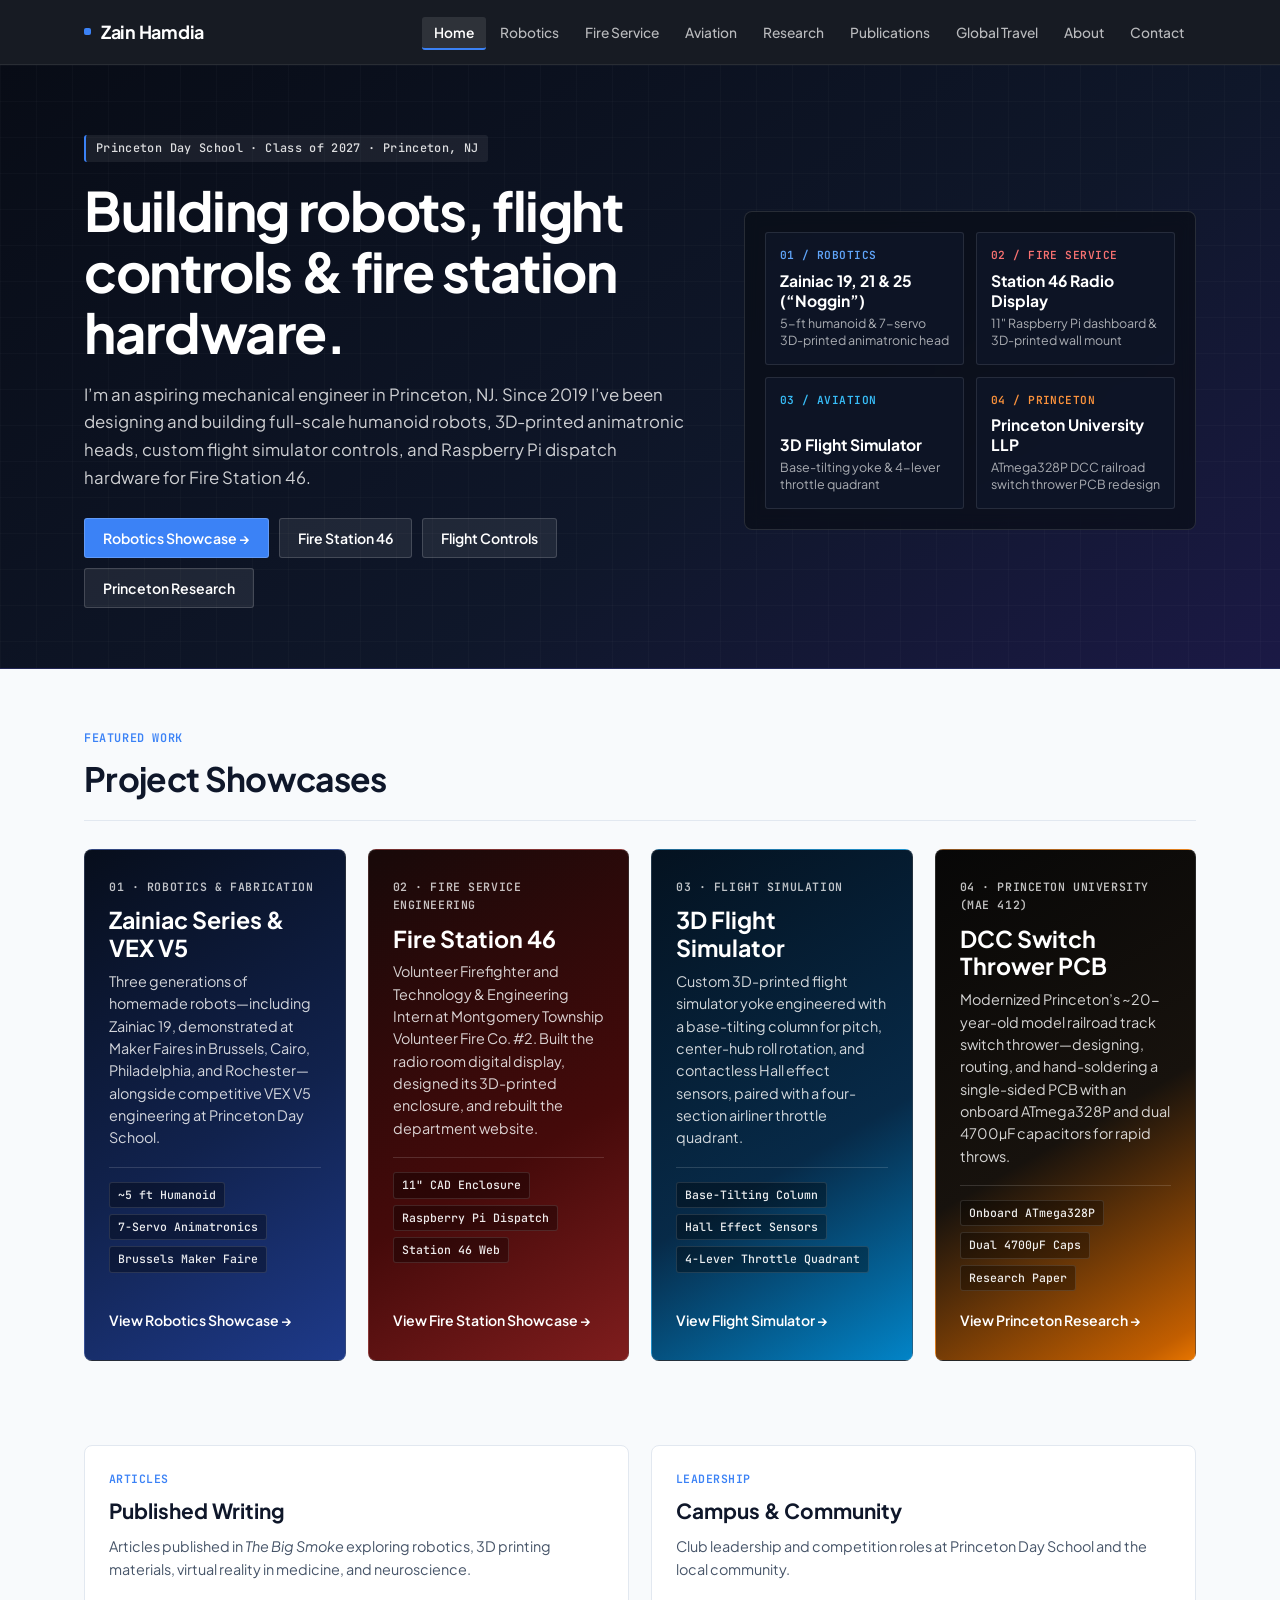
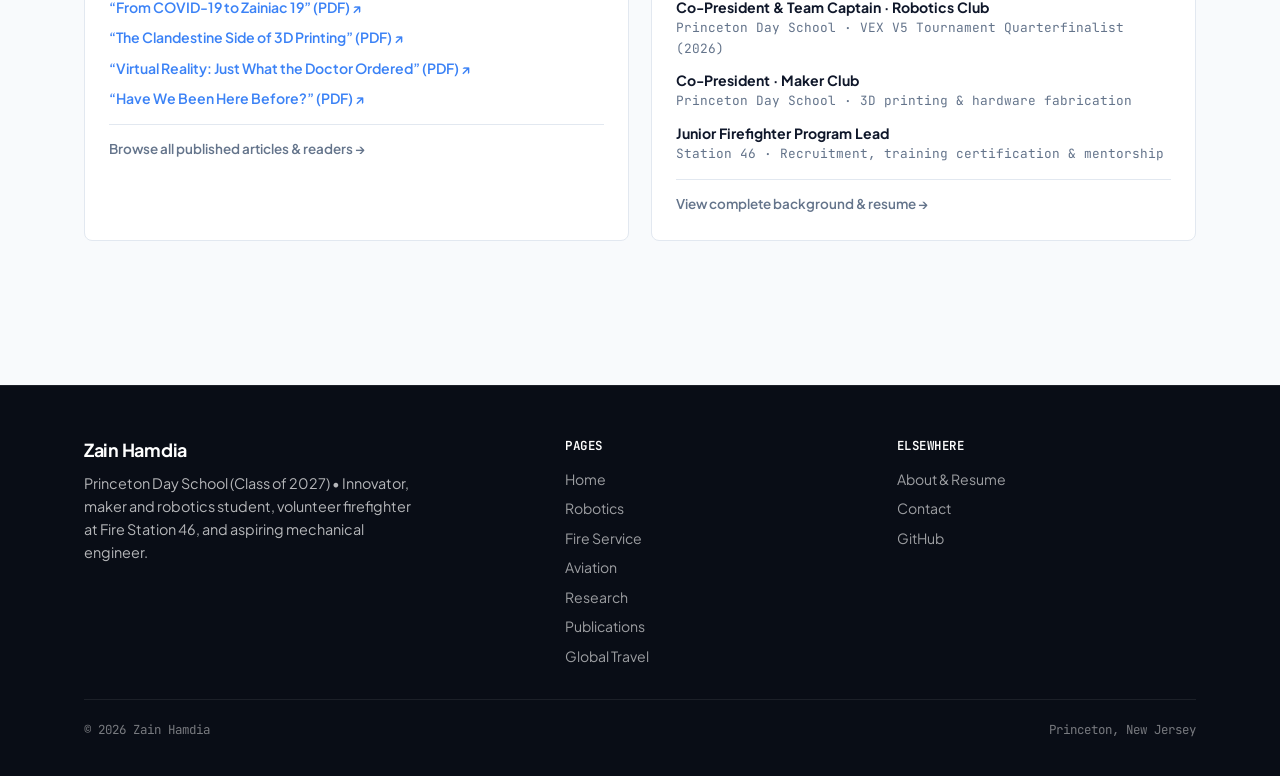
==== commit d1b03ccc: "Update flight yoke kinematics and gallery with base-tilting column, Hall effect sensing, and hardwar" ====
--- a/index.html
+++ b/index.html
@@ -77,7 +77,7 @@
                 <span class="stage-tile-tag" style="color: #38bdf8;">03 / Aviation</span>
                 <div>
                   <div class="stage-tile-title">3D Flight Simulator</div>
-                  <div class="stage-tile-sub">Spring-centered yoke &amp; 4-lever throttle quadrant</div>
+                  <div class="stage-tile-sub">Base-tilting yoke &amp; 4-lever throttle quadrant</div>
                 </div>
               </a>
 
@@ -145,12 +145,12 @@
               <span class="portal-kicker">03 · Flight Simulation</span>
               <h3 class="portal-title">3D Flight Simulator</h3>
               <p class="portal-desc">
-                Custom 3D-printed flight simulator yoke engineered with springs to stay centered across its pitch and roll axes, paired with a four-section airliner throttle quadrant and individual analog potentiometers.
-              </p>
-              <div class="portal-highlights">
-                <span class="portal-pill">Spring-Centered Yoke</span>
-                <span class="portal-pill">4-Lever Quadrant</span>
-                <span class="portal-pill">CAD &amp; Potentiometers</span>
+                Custom 3D-printed flight simulator yoke engineered with a base-tilting column for pitch, center-hub roll rotation, and contactless Hall effect sensors, paired with a four-section airliner throttle quadrant.
+              </p>
+              <div class="portal-highlights">
+                <span class="portal-pill">Base-Tilting Column</span>
+                <span class="portal-pill">Hall Effect Sensors</span>
+                <span class="portal-pill">4-Lever Throttle Quadrant</span>
               </div>
             </div>
             <div class="portal-cta">View Flight Simulator →</div>
--- a/css/styles.css
+++ b/css/styles.css
@@ -2156,11 +2156,14 @@
   .contact-grid,
   .photo-grid-2,
   .photo-grid-3,
-  .photo-grid-4,
   .band-card-img-pair,
   .travel-stats-bar,
   .travel-map-stage-grid {
     grid-template-columns: 1fr;
+  }
+
+  .photo-grid-4 {
+    grid-template-columns: repeat(2, 1fr);
   }
 
   .band-card.featured-span {
@@ -2194,7 +2197,8 @@
     display: flex;
   }
 
-  .stage-tiles {
+  .stage-tiles,
+  .photo-grid-4 {
     grid-template-columns: 1fr;
   }
 
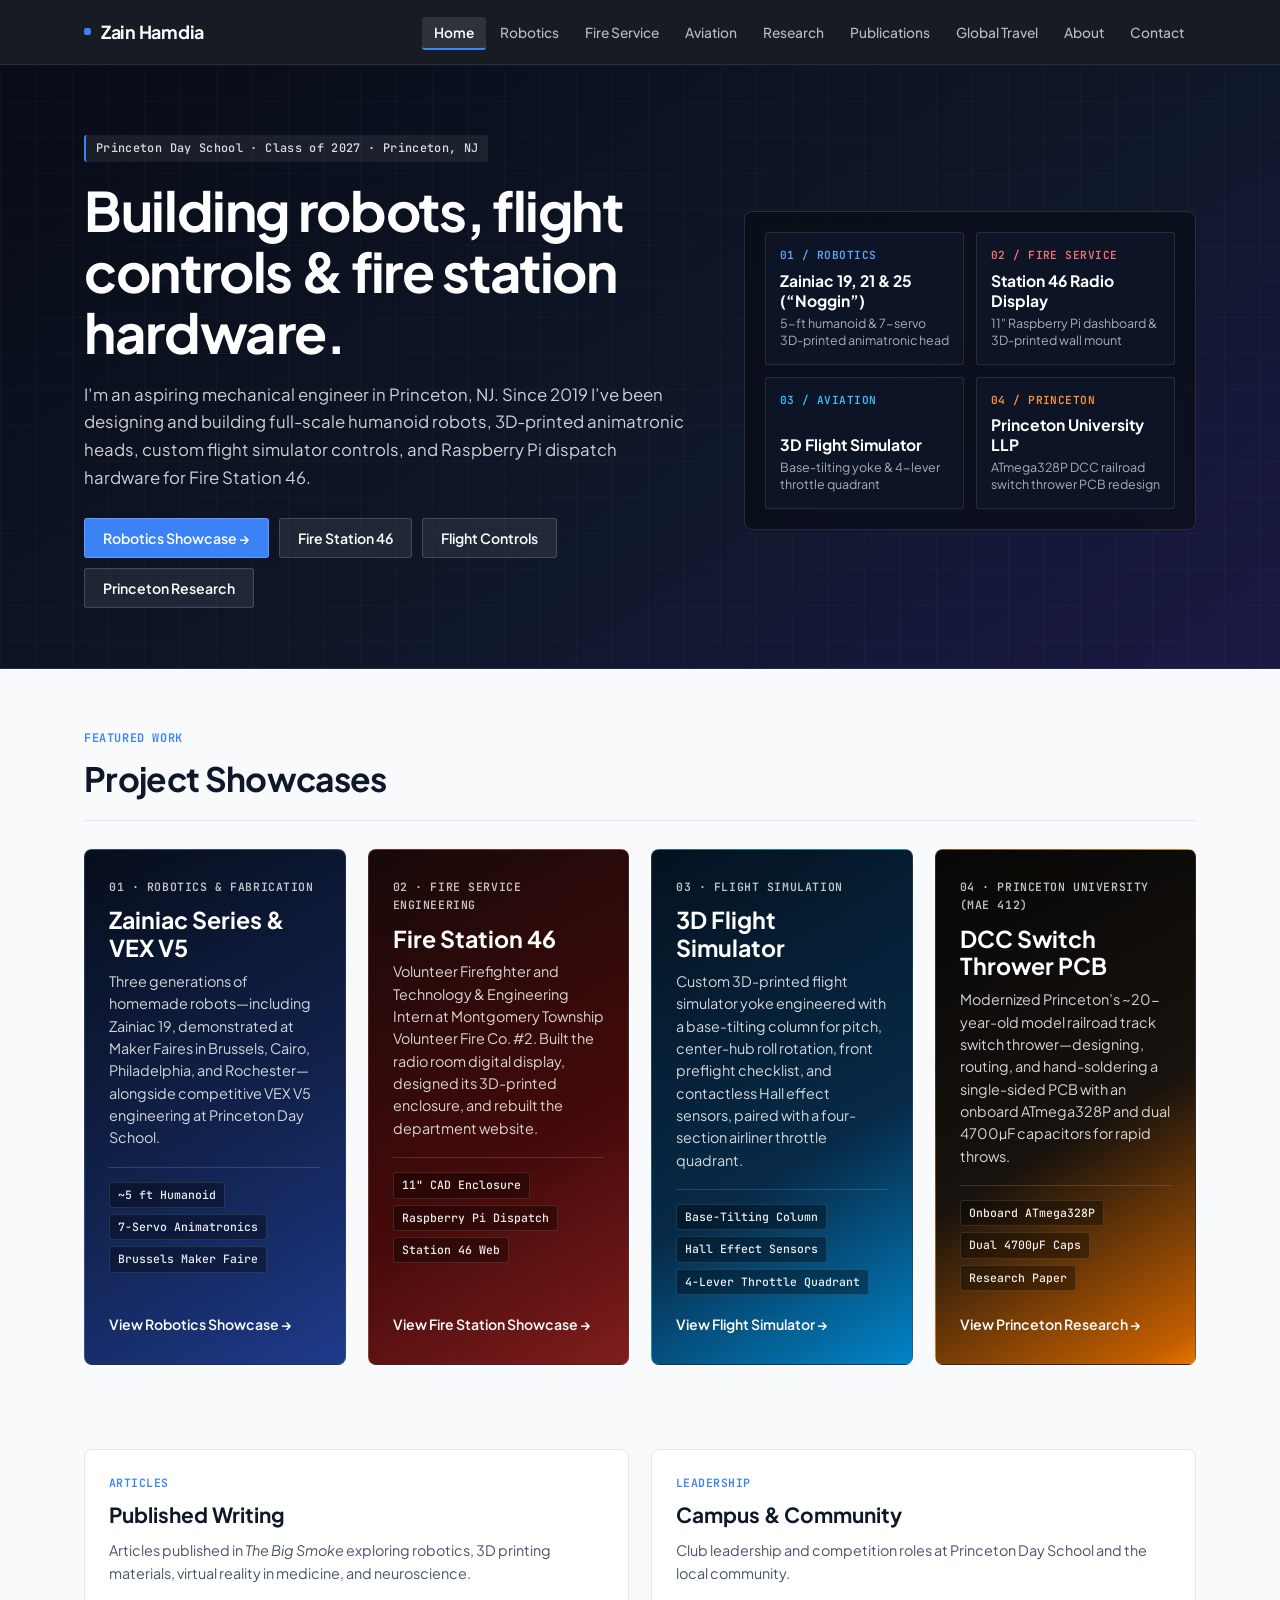
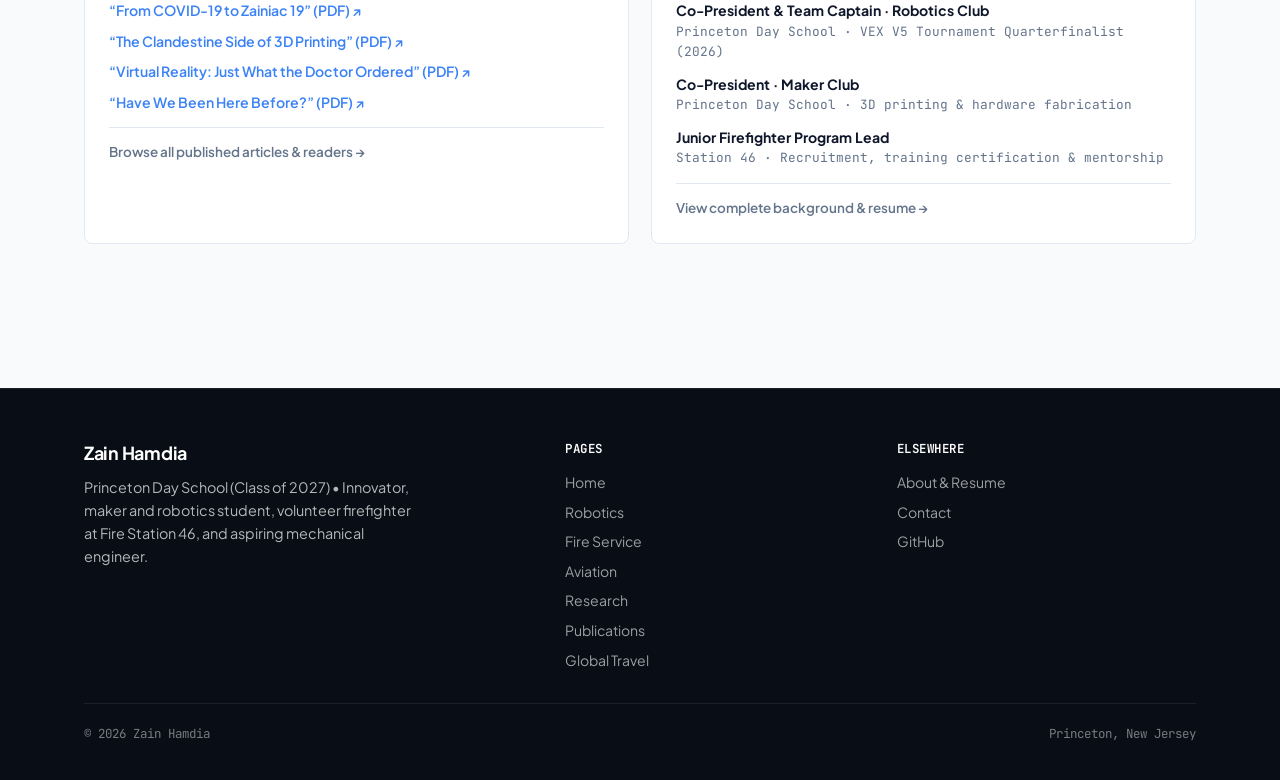
==== commit dc25c818: "Update flight yoke front face with integrated preflight checklist card" ====
--- a/index.html
+++ b/index.html
@@ -145,7 +145,7 @@
               <span class="portal-kicker">03 · Flight Simulation</span>
               <h3 class="portal-title">3D Flight Simulator</h3>
               <p class="portal-desc">
-                Custom 3D-printed flight simulator yoke engineered with a base-tilting column for pitch, center-hub roll rotation, and contactless Hall effect sensors, paired with a four-section airliner throttle quadrant.
+                Custom 3D-printed flight simulator yoke engineered with a base-tilting column for pitch, center-hub roll rotation, front preflight checklist, and contactless Hall effect sensors, paired with a four-section airliner throttle quadrant.
               </p>
               <div class="portal-highlights">
                 <span class="portal-pill">Base-Tilting Column</span>
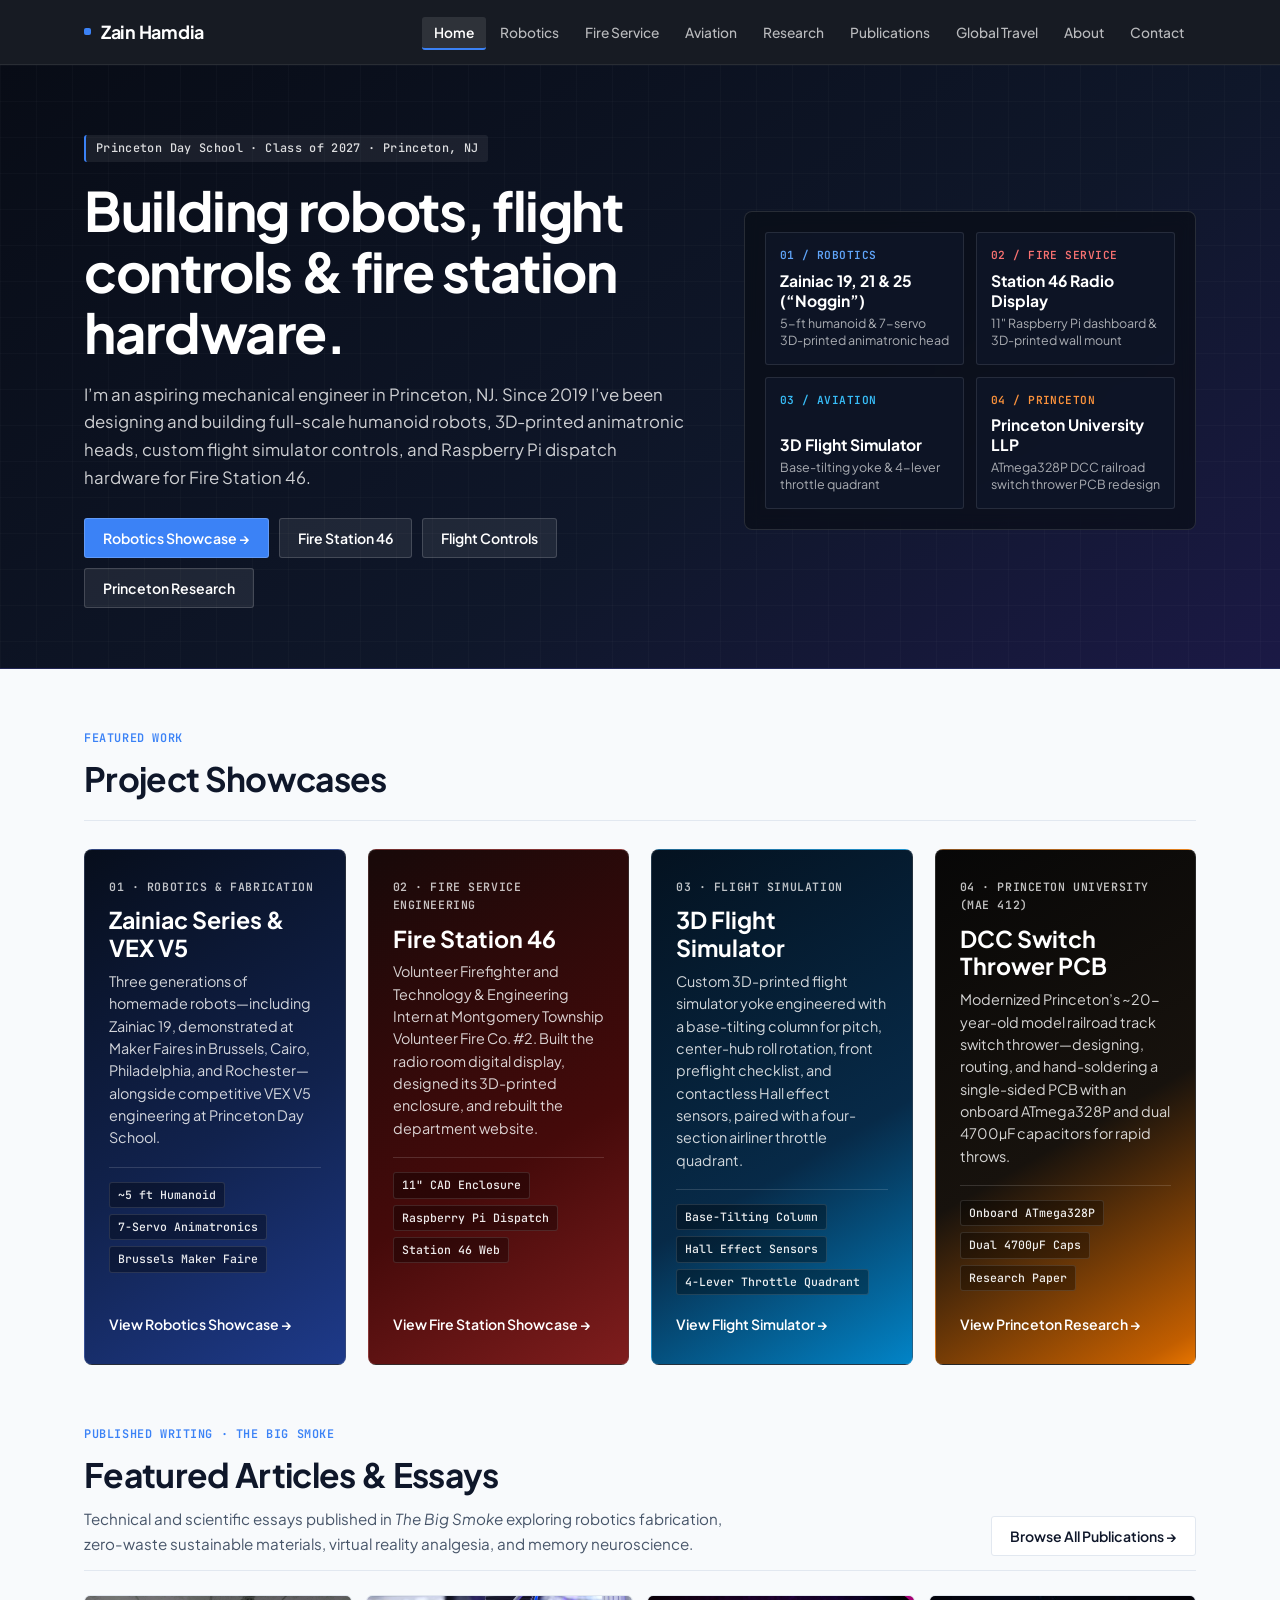
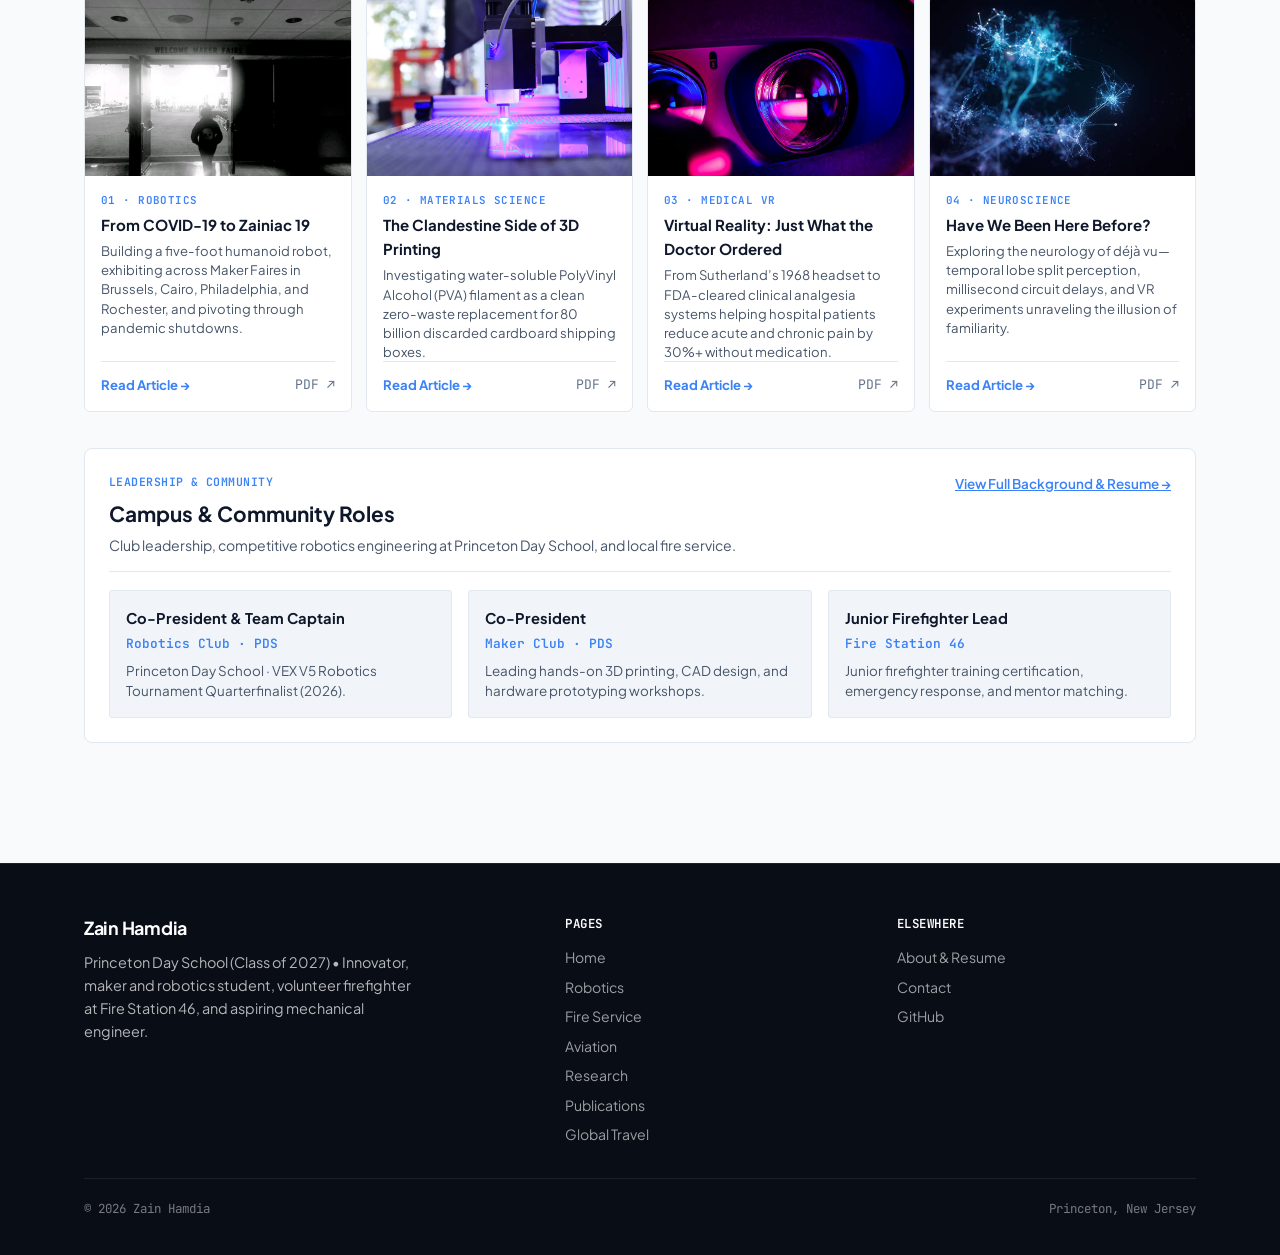
==== commit 1f4d147d: "Add editorial article display grid with photos to front page" ====
--- a/index.html
+++ b/index.html
@@ -176,45 +176,132 @@
       </div>
     </section>
 
-    <!-- Section 3: Published Writing & Campus Leadership -->
+    <!-- Section 3: Published Articles Display Piece (Picture from Each Article) -->
     <section class="portal-section" style="padding-top: 0;">
       <div class="container">
-        <div class="split-grid">
-          <div class="visual-card">
-            <div class="visual-card-kicker">Articles</div>
-            <h3 class="visual-card-title">Published Writing</h3>
-            <p style="font-size: 0.9rem; color: var(--text-secondary); margin-bottom: 14px;">Articles published in <em>The Big Smoke</em> exploring robotics, 3D printing materials, virtual reality in medicine, and neuroscience.</p>
-            <div style="display: flex; flex-direction: column; gap: 8px;">
-              <a href="docs/from-covid-19-to-zainiac-19.pdf" target="_blank" rel="noopener noreferrer" style="font-size: 0.88rem; font-weight: 600; color: var(--theme-primary);">“From COVID-19 to Zainiac 19” (PDF) ↗</a>
-              <a href="docs/the-clandestine-side-of-3d-printing.pdf" target="_blank" rel="noopener noreferrer" style="font-size: 0.88rem; font-weight: 600; color: var(--theme-primary);">“The Clandestine Side of 3D Printing” (PDF) ↗</a>
-              <a href="docs/virtual-reality-just-what-the-doctor-ordered.pdf" target="_blank" rel="noopener noreferrer" style="font-size: 0.88rem; font-weight: 600; color: var(--theme-primary);">“Virtual Reality: Just What the Doctor Ordered” (PDF) ↗</a>
-              <a href="docs/have-we-been-here-before.pdf" target="_blank" rel="noopener noreferrer" style="font-size: 0.88rem; font-weight: 600; color: var(--theme-primary);">“Have We Been Here Before?” (PDF) ↗</a>
-            </div>
-            <div style="margin-top: 14px; padding-top: 10px; border-top: 1px solid var(--border);">
-              <a href="publications.html" style="font-size: 0.84rem; font-weight: 600; color: var(--text-muted);">Browse all published articles &amp; readers →</a>
-            </div>
-          </div>
-
-          <div class="visual-card">
-            <div class="visual-card-kicker">Leadership</div>
-            <h3 class="visual-card-title">Campus &amp; Community</h3>
-            <p style="font-size: 0.9rem; color: var(--text-secondary); margin-bottom: 14px;">Club leadership and competition roles at Princeton Day School and the local community.</p>
-            <div style="display: flex; flex-direction: column; gap: 10px;">
-              <div>
-                <div style="font-size: 0.88rem; font-weight: 700; color: var(--text-primary);">Co-President &amp; Team Captain · Robotics Club</div>
-                <div style="font-size: 0.8rem; color: var(--text-muted); font-family: var(--font-mono);">Princeton Day School · VEX V5 Tournament Quarterfinalist (2026)</div>
-              </div>
-              <div>
-                <div style="font-size: 0.88rem; font-weight: 700; color: var(--text-primary);">Co-President · Maker Club</div>
-                <div style="font-size: 0.8rem; color: var(--text-muted); font-family: var(--font-mono);">Princeton Day School · 3D printing &amp; hardware fabrication</div>
-              </div>
-              <div>
-                <div style="font-size: 0.88rem; font-weight: 700; color: var(--text-primary);">Junior Firefighter Program Lead</div>
-                <div style="font-size: 0.8rem; color: var(--text-muted); font-family: var(--font-mono);">Station 46 · Recruitment, training certification &amp; mentorship</div>
-              </div>
-            </div>
-            <div style="margin-top: 14px; padding-top: 10px; border-top: 1px solid var(--border);">
-              <a href="about.html" style="font-size: 0.84rem; font-weight: 600; color: var(--text-muted);">View complete background &amp; resume →</a>
+        <div class="section-header" style="margin-bottom: 24px; display: flex; justify-content: space-between; align-items: flex-end; flex-wrap: wrap; gap: 16px;">
+          <div>
+            <div class="section-label">Published Writing · The Big Smoke</div>
+            <h2 class="section-heading">Featured Articles &amp; Essays</h2>
+            <p style="color: var(--text-secondary); font-size: 0.95rem; margin-top: 6px; max-width: 640px;">
+              Technical and scientific essays published in <em>The Big Smoke</em> exploring robotics fabrication, zero-waste sustainable materials, virtual reality analgesia, and memory neuroscience.
+            </p>
+          </div>
+          <a href="publications.html" class="btn btn-secondary" style="border-color: var(--border); color: var(--text-primary); background: var(--bg-surface);">
+            Browse All Publications →
+          </a>
+        </div>
+
+        <div class="photo-grid-4">
+          <!-- Article 1: From COVID-19 to Zainiac 19 -->
+          <article class="photo-card">
+            <a href="publications.html#article-zainiac" style="display: block; overflow: hidden;">
+              <img src="img/article-zainiac-19.jpg" alt="Zain Hamdia presenting Zainiac 19 at Maker Faire" class="photo-card-img article-thumb">
+            </a>
+            <div class="photo-card-body">
+              <div class="photo-card-tag">01 · Robotics</div>
+              <h3 class="photo-card-title">
+                <a href="publications.html#article-zainiac">From COVID-19 to Zainiac 19</a>
+              </h3>
+              <p class="photo-card-desc">
+                Building a five-foot humanoid robot, exhibiting across Maker Faires in Brussels, Cairo, Philadelphia, and Rochester, and pivoting through pandemic shutdowns.
+              </p>
+              <div style="margin-top: auto; padding-top: 12px; display: flex; justify-content: space-between; align-items: center; border-top: 1px solid var(--border); font-size: 0.82rem;">
+                <a href="publications.html#article-zainiac" style="font-weight: 700; color: var(--theme-primary);">Read Article →</a>
+                <a href="docs/from-covid-19-to-zainiac-19.pdf" target="_blank" rel="noopener noreferrer" style="color: var(--text-muted); font-family: var(--font-mono);">PDF ↗</a>
+              </div>
+            </div>
+          </article>
+
+          <!-- Article 2: The Clandestine Side of 3D Printing -->
+          <article class="photo-card">
+            <a href="publications.html#article-3d-printing" style="display: block; overflow: hidden;">
+              <img src="img/article-3d-printing.png" alt="Cardboard shipping crisis and dissolvable PVA filament" class="photo-card-img article-thumb">
+            </a>
+            <div class="photo-card-body">
+              <div class="photo-card-tag">02 · Materials Science</div>
+              <h3 class="photo-card-title">
+                <a href="publications.html#article-3d-printing">The Clandestine Side of 3D Printing</a>
+              </h3>
+              <p class="photo-card-desc">
+                Investigating water-soluble PolyVinyl Alcohol (PVA) filament as a clean zero-waste replacement for 80 billion discarded cardboard shipping boxes.
+              </p>
+              <div style="margin-top: auto; padding-top: 12px; display: flex; justify-content: space-between; align-items: center; border-top: 1px solid var(--border); font-size: 0.82rem;">
+                <a href="publications.html#article-3d-printing" style="font-weight: 700; color: var(--theme-primary);">Read Article →</a>
+                <a href="docs/the-clandestine-side-of-3d-printing.pdf" target="_blank" rel="noopener noreferrer" style="color: var(--text-muted); font-family: var(--font-mono);">PDF ↗</a>
+              </div>
+            </div>
+          </article>
+
+          <!-- Article 3: Virtual Reality: Just What the Doctor Ordered -->
+          <article class="photo-card">
+            <a href="publications.html#article-vr" style="display: block; overflow: hidden;">
+              <img src="img/article-vr-healthcare.png" alt="Virtual reality headset medical analgesia in healthcare" class="photo-card-img article-thumb">
+            </a>
+            <div class="photo-card-body">
+              <div class="photo-card-tag">03 · Medical VR</div>
+              <h3 class="photo-card-title">
+                <a href="publications.html#article-vr">Virtual Reality: Just What the Doctor Ordered</a>
+              </h3>
+              <p class="photo-card-desc">
+                From Sutherland’s 1968 headset to FDA-cleared clinical analgesia systems helping hospital patients reduce acute and chronic pain by 30%+ without medication.
+              </p>
+              <div style="margin-top: auto; padding-top: 12px; display: flex; justify-content: space-between; align-items: center; border-top: 1px solid var(--border); font-size: 0.82rem;">
+                <a href="publications.html#article-vr" style="font-weight: 700; color: var(--theme-primary);">Read Article →</a>
+                <a href="docs/virtual-reality-just-what-the-doctor-ordered.pdf" target="_blank" rel="noopener noreferrer" style="color: var(--text-muted); font-family: var(--font-mono);">PDF ↗</a>
+              </div>
+            </div>
+          </article>
+
+          <!-- Article 4: Have We Been Here Before? -->
+          <article class="photo-card">
+            <a href="publications.html#article-deja-vu" style="display: block; overflow: hidden;">
+              <img src="img/article-deja-vu.jpg" alt="Cognitive neuroscience of memory recall and déjà vu" class="photo-card-img article-thumb">
+            </a>
+            <div class="photo-card-body">
+              <div class="photo-card-tag">04 · Neuroscience</div>
+              <h3 class="photo-card-title">
+                <a href="publications.html#article-deja-vu">Have We Been Here Before?</a>
+              </h3>
+              <p class="photo-card-desc">
+                Exploring the neurology of déjà vu—temporal lobe split perception, millisecond circuit delays, and VR experiments unraveling the illusion of familiarity.
+              </p>
+              <div style="margin-top: auto; padding-top: 12px; display: flex; justify-content: space-between; align-items: center; border-top: 1px solid var(--border); font-size: 0.82rem;">
+                <a href="publications.html#article-deja-vu" style="font-weight: 700; color: var(--theme-primary);">Read Article →</a>
+                <a href="docs/have-we-been-here-before.pdf" target="_blank" rel="noopener noreferrer" style="color: var(--text-muted); font-family: var(--font-mono);">PDF ↗</a>
+              </div>
+            </div>
+          </article>
+        </div>
+
+        <!-- Campus & Community Leadership Grid Below Articles -->
+        <div class="visual-card" style="margin-top: 36px;">
+          <div style="display: flex; justify-content: space-between; align-items: flex-start; flex-wrap: wrap; gap: 16px; margin-bottom: 18px; border-bottom: 1px solid var(--border); padding-bottom: 14px;">
+            <div>
+              <div class="visual-card-kicker">Leadership &amp; Community</div>
+              <h3 class="visual-card-title" style="margin-bottom: 4px;">Campus &amp; Community Roles</h3>
+              <p style="font-size: 0.88rem; color: var(--text-secondary); margin: 0;">Club leadership, competitive robotics engineering at Princeton Day School, and local fire service.</p>
+            </div>
+            <a href="about.html" style="font-size: 0.84rem; font-weight: 600; color: var(--theme-primary); text-decoration: underline;">
+              View Full Background &amp; Resume →
+            </a>
+          </div>
+
+          <div style="display: grid; grid-template-columns: repeat(3, 1fr); gap: 16px;" class="leadership-grid">
+            <div style="background: var(--bg-subtle); border: 1px solid var(--border); border-radius: var(--radius-xs); padding: 16px;">
+              <div style="font-size: 0.92rem; font-weight: 700; color: var(--text-primary); margin-bottom: 4px;">Co-President &amp; Team Captain</div>
+              <div style="font-size: 0.8rem; color: var(--theme-primary); font-family: var(--font-mono); font-weight: 600; margin-bottom: 6px;">Robotics Club · PDS</div>
+              <p style="font-size: 0.84rem; color: var(--text-secondary); line-height: 1.5; margin: 0;">Princeton Day School · VEX V5 Robotics Tournament Quarterfinalist (2026).</p>
+            </div>
+            <div style="background: var(--bg-subtle); border: 1px solid var(--border); border-radius: var(--radius-xs); padding: 16px;">
+              <div style="font-size: 0.92rem; font-weight: 700; color: var(--text-primary); margin-bottom: 4px;">Co-President</div>
+              <div style="font-size: 0.8rem; color: var(--theme-primary); font-family: var(--font-mono); font-weight: 600; margin-bottom: 6px;">Maker Club · PDS</div>
+              <p style="font-size: 0.84rem; color: var(--text-secondary); line-height: 1.5; margin: 0;">Leading hands-on 3D printing, CAD design, and hardware prototyping workshops.</p>
+            </div>
+            <div style="background: var(--bg-subtle); border: 1px solid var(--border); border-radius: var(--radius-xs); padding: 16px;">
+              <div style="font-size: 0.92rem; font-weight: 700; color: var(--text-primary); margin-bottom: 4px;">Junior Firefighter Lead</div>
+              <div style="font-size: 0.8rem; color: var(--theme-primary); font-family: var(--font-mono); font-weight: 600; margin-bottom: 6px;">Fire Station 46</div>
+              <p style="font-size: 0.84rem; color: var(--text-secondary); line-height: 1.5; margin: 0;">Junior firefighter training certification, emergency response, and mentor matching.</p>
             </div>
           </div>
         </div>
--- a/css/styles.css
+++ b/css/styles.css
@@ -715,6 +715,13 @@
   flex-wrap: wrap;
 }
 
+.control-actions {
+  display: flex;
+  align-items: center;
+  flex-shrink: 0;
+  margin-left: auto;
+}
+
 .control-label {
   font-family: var(--font-mono);
   font-size: 0.78rem;
@@ -723,7 +730,10 @@
 }
 
 .control-btn {
-  padding: 7px 14px;
+  display: inline-flex;
+  align-items: center;
+  justify-content: center;
+  padding: 7px 16px;
   border-radius: var(--radius-xs);
   border: 1px solid var(--theme-primary);
   background: var(--theme-primary);
@@ -732,7 +742,12 @@
   font-size: 0.82rem;
   font-weight: 600;
   cursor: pointer;
-  transition: all 0.15s ease;
+  transition: background 0.15s ease, border-color 0.15s ease, filter 0.15s ease;
+  white-space: nowrap;
+  flex-shrink: 0;
+  min-width: 160px;
+  text-align: center;
+  user-select: none;
 }
 
 .control-btn:hover {
@@ -748,7 +763,8 @@
 .servo-readout-pill {
   display: inline-flex;
   align-items: center;
-  padding: 4px 10px;
+  justify-content: center;
+  padding: 4px 12px;
   border-radius: var(--radius-xs);
   background: #ffffff;
   border: 1px solid var(--border);
@@ -757,6 +773,23 @@
   font-weight: 600;
   color: var(--text-secondary);
   font-variant-numeric: tabular-nums;
+  white-space: nowrap;
+  flex-shrink: 0;
+}
+
+#z19-readout {
+  min-width: 275px;
+  text-align: center;
+}
+
+#z21-readout {
+  min-width: 285px;
+  text-align: center;
+}
+
+#z25-readout {
+  min-width: 325px;
+  text-align: center;
 }
 
 .control-slider {
@@ -764,6 +797,454 @@
   cursor: pointer;
   width: 120px;
 }
+
+/* ==========================================================================
+   Aviation Cockpit Flight Control Deck (Dual-Axis Yoke & 4-Section Quadrant)
+   ========================================================================== */
+.flight-deck {
+  background: #ffffff;
+  border: 1px solid var(--border);
+  border-radius: var(--radius-lg);
+  padding: 22px 24px;
+  margin-bottom: 24px;
+  box-shadow: 0 1px 3px rgba(15, 23, 42, 0.04), 0 8px 24px rgba(15, 23, 42, 0.03);
+}
+
+.flight-deck-toolbar {
+  display: flex;
+  align-items: center;
+  justify-content: space-between;
+  flex-wrap: wrap;
+  gap: 14px;
+  padding-bottom: 16px;
+  margin-bottom: 18px;
+  border-bottom: 1px solid var(--bg-subtle);
+}
+
+.flight-deck-status {
+  display: flex;
+  align-items: center;
+  gap: 10px;
+  flex-wrap: wrap;
+}
+
+.flight-status-dot {
+  width: 8px;
+  height: 8px;
+  border-radius: 50%;
+  background: #10b981;
+  box-shadow: 0 0 0 3px rgba(16, 185, 129, 0.2);
+  display: inline-block;
+  animation: pulse-dot 2s infinite ease-in-out;
+}
+
+@keyframes pulse-dot {
+  0%, 100% { transform: scale(1); opacity: 1; }
+  50% { transform: scale(1.2); opacity: 0.75; }
+}
+
+.flight-status-title {
+  font-family: var(--font-sans);
+  font-size: 0.88rem;
+  font-weight: 600;
+  color: var(--text-primary);
+  letter-spacing: -0.01em;
+}
+
+.flight-status-badge {
+  font-family: var(--font-sans);
+  font-size: 0.72rem;
+  font-weight: 500;
+  color: #0369a1;
+  background: #f0f9ff;
+  padding: 3px 10px;
+  border-radius: 9999px;
+  border: 1px solid #e0f2fe;
+}
+
+.flight-deck-actions {
+  display: flex;
+  align-items: center;
+  gap: 8px;
+  flex-wrap: wrap;
+}
+
+.flight-action-btn {
+  display: inline-flex;
+  align-items: center;
+  gap: 6px;
+  padding: 6px 13px;
+  border-radius: var(--radius-md);
+  border: 1px solid var(--border);
+  background: #ffffff;
+  color: var(--text-secondary);
+  font-family: var(--font-sans);
+  font-size: 0.78rem;
+  font-weight: 500;
+  cursor: pointer;
+  box-shadow: 0 1px 2px rgba(0, 0, 0, 0.03);
+  transition: all 0.15s ease;
+  user-select: none;
+}
+
+.flight-action-btn:hover {
+  background: var(--bg-page);
+  color: var(--text-primary);
+  border-color: var(--border-subtle);
+}
+
+.flight-action-btn.active {
+  background: #0284c7;
+  border-color: #0284c7;
+  color: #ffffff;
+  box-shadow: 0 1px 3px rgba(2, 132, 199, 0.3);
+}
+
+.flight-btn-svg {
+  flex-shrink: 0;
+}
+
+.flight-animate-btn {
+  display: inline-flex;
+  align-items: center;
+  gap: 6px;
+  padding: 6px 15px;
+  border-radius: var(--radius-md);
+  font-family: var(--font-sans);
+  font-size: 0.78rem;
+  font-weight: 600;
+  border: 1px solid #0284c7;
+  background: #0284c7;
+  color: #ffffff;
+  box-shadow: 0 1px 3px rgba(2, 132, 199, 0.25);
+  cursor: pointer;
+  transition: all 0.15s ease;
+}
+
+.flight-animate-btn:hover {
+  background: #0369a1;
+  border-color: #0369a1;
+}
+
+.flight-animate-btn.active {
+  background: #475569;
+  border-color: #475569;
+}
+
+.flight-deck-bays {
+  display: grid;
+  grid-template-columns: 1.05fr 1fr;
+  gap: 16px;
+}
+
+.flight-bay {
+  background: #fafbfc;
+  border: 1px solid var(--border);
+  border-radius: var(--radius-md);
+  padding: 18px;
+  display: flex;
+  flex-direction: column;
+  justify-content: space-between;
+  box-shadow: 0 1px 2px rgba(15, 23, 42, 0.02);
+  transition: border-color 0.15s ease;
+}
+
+.flight-bay:hover {
+  border-color: var(--border-subtle);
+}
+
+.flight-bay-header {
+  display: flex;
+  align-items: center;
+  justify-content: space-between;
+  gap: 10px;
+  margin-bottom: 16px;
+  padding-bottom: 12px;
+  border-bottom: 1px solid var(--border);
+}
+
+.flight-bay-title-wrap {
+  display: flex;
+  align-items: center;
+  gap: 11px;
+}
+
+.flight-bay-icon-box {
+  width: 34px;
+  height: 34px;
+  border-radius: 8px;
+  background: #e0f2fe;
+  border: 1px solid #bae6fd;
+  color: #0284c7;
+  display: flex;
+  align-items: center;
+  justify-content: center;
+  flex-shrink: 0;
+}
+
+.flight-bay-title {
+  font-family: var(--font-sans);
+  font-size: 0.92rem;
+  font-weight: 600;
+  color: var(--text-primary);
+  margin: 0;
+  line-height: 1.25;
+  letter-spacing: -0.01em;
+}
+
+.flight-bay-sub {
+  display: block;
+  font-family: var(--font-sans);
+  font-size: 0.74rem;
+  font-weight: 400;
+  color: var(--text-muted);
+  margin-top: 2px;
+}
+
+.flight-sensor-chip {
+  font-family: var(--font-sans);
+  font-size: 0.7rem;
+  font-weight: 500;
+  color: #0369a1;
+  background: #ffffff;
+  border: 1px solid #bae6fd;
+  padding: 3px 10px;
+  border-radius: 9999px;
+  white-space: nowrap;
+}
+
+.flight-presets-group {
+  display: flex;
+  align-items: center;
+  background: var(--bg-subtle);
+  padding: 2px;
+  border-radius: 7px;
+  border: 1px solid var(--border);
+  gap: 2px;
+}
+
+.throttle-preset-btn {
+  font-family: var(--font-sans);
+  font-size: 0.69rem;
+  font-weight: 600;
+  padding: 3px 8px;
+  border: none;
+  border-radius: 5px;
+  background: transparent;
+  color: var(--text-secondary);
+  cursor: pointer;
+  transition: all 0.15s ease;
+  white-space: nowrap;
+}
+
+.throttle-preset-btn:hover {
+  background: #ffffff;
+  color: #0284c7;
+  box-shadow: 0 1px 2px rgba(0, 0, 0, 0.05);
+}
+
+.flight-bay-controls {
+  display: flex;
+  flex-direction: column;
+  gap: 16px;
+}
+
+.flight-control-row {
+  display: flex;
+  flex-direction: column;
+  gap: 6px;
+}
+
+.flight-control-label-row {
+  display: flex;
+  align-items: center;
+  justify-content: space-between;
+  gap: 8px;
+}
+
+.flight-control-label {
+  font-family: var(--font-sans);
+  font-size: 0.82rem;
+  font-weight: 600;
+  color: var(--text-primary);
+  letter-spacing: -0.01em;
+  display: flex;
+  align-items: center;
+  gap: 6px;
+}
+
+.flight-val-pill {
+  font-family: var(--font-sans);
+  font-feature-settings: "tnum";
+  font-variant-numeric: tabular-nums;
+  font-size: 0.74rem;
+  font-weight: 600;
+  color: #0284c7;
+  background: #ffffff;
+  padding: 2px 9px;
+  border-radius: 9999px;
+  border: 1px solid #bae6fd;
+  white-space: nowrap;
+  box-shadow: 0 1px 2px rgba(2, 132, 199, 0.05);
+}
+
+.flight-val-pill.mini {
+  font-size: 0.7rem;
+  padding: 1px 7px;
+}
+
+.flight-slider-wrap {
+  position: relative;
+  width: 100%;
+}
+
+.flight-slider {
+  -webkit-appearance: none;
+  appearance: none;
+  width: 100%;
+  height: 6px;
+  border-radius: 999px;
+  background: #e2e8f0;
+  outline: none;
+  cursor: ew-resize;
+  transition: background 0.15s ease;
+  margin: 6px 0 4px;
+}
+
+.flight-slider:hover {
+  background: #cbd5e1;
+}
+
+.flight-slider:focus-visible {
+  box-shadow: 0 0 0 3px rgba(2, 132, 199, 0.25);
+}
+
+.flight-slider::-webkit-slider-thumb {
+  -webkit-appearance: none;
+  appearance: none;
+  width: 18px;
+  height: 18px;
+  border-radius: 50%;
+  background: #0284c7;
+  border: 2px solid #ffffff;
+  box-shadow: 0 2px 6px rgba(2, 132, 199, 0.35);
+  cursor: grab;
+  transition: transform 0.1s ease, background 0.15s ease;
+}
+
+.flight-slider::-webkit-slider-thumb:active {
+  cursor: grabbing;
+  transform: scale(1.15);
+  background: #0369a1;
+}
+
+.flight-slider::-moz-range-thumb {
+  width: 18px;
+  height: 18px;
+  border-radius: 50%;
+  background: #0284c7;
+  border: 2px solid #ffffff;
+  box-shadow: 0 2px 6px rgba(2, 132, 199, 0.35);
+  cursor: grab;
+}
+
+.flight-scale-ticks {
+  display: flex;
+  justify-content: space-between;
+  font-family: var(--font-sans);
+  font-size: 0.68rem;
+  color: var(--text-muted);
+  font-weight: 500;
+  user-select: none;
+}
+
+/* 4-Section Throttle Lever Rack */
+.throttle-rack {
+  display: grid;
+  grid-template-columns: repeat(4, 1fr);
+  gap: 8px;
+}
+
+.throttle-channel {
+  background: #ffffff;
+  border: 1px solid var(--border);
+  border-radius: var(--radius-sm);
+  padding: 8px 4px 6px;
+  display: flex;
+  flex-direction: column;
+  align-items: center;
+  justify-content: space-between;
+  gap: 6px;
+  box-shadow: 0 1px 2px rgba(15, 23, 42, 0.02);
+  transition: border-color 0.15s ease, background 0.15s ease, box-shadow 0.15s ease;
+}
+
+.throttle-channel:hover {
+  background: #ffffff;
+  border-color: var(--border-subtle);
+  box-shadow: 0 2px 5px rgba(15, 23, 42, 0.05);
+}
+
+.throttle-channel-top {
+  display: flex;
+  flex-direction: column;
+  align-items: center;
+  gap: 3px;
+  width: 100%;
+}
+
+.throttle-eng-tag {
+  font-family: var(--font-sans);
+  font-size: 0.72rem;
+  font-weight: 700;
+  color: var(--text-primary);
+  letter-spacing: 0.01em;
+}
+
+.throttle-fader-slot {
+  height: 112px;
+  display: flex;
+  align-items: center;
+  justify-content: center;
+  background: var(--bg-subtle);
+  border-radius: 6px;
+  padding: 4px 2px;
+  width: 100%;
+  border: 1px solid var(--border);
+}
+
+.throttle-fader {
+  -webkit-appearance: slider-vertical;
+  writing-mode: vertical-lr;
+  direction: rtl;
+  width: 28px;
+  height: 104px;
+  padding: 0;
+  margin: 0;
+  cursor: ns-resize;
+  accent-color: #0284c7;
+  outline: none;
+}
+
+.throttle-fader:focus-visible {
+  filter: drop-shadow(0 0 3px rgba(2, 132, 199, 0.6));
+}
+
+.throttle-pot-label {
+  font-family: var(--font-sans);
+  font-size: 0.64rem;
+  font-weight: 500;
+  color: var(--text-muted);
+  text-align: center;
+  white-space: nowrap;
+}
+
+@media (max-width: 960px) {
+  .flight-deck-bays {
+    grid-template-columns: 1fr;
+  }
+}
+
 
 /* Diagram Canvas */
 .diagram-stage {
@@ -995,6 +1476,13 @@
   overflow: hidden;
   display: flex;
   flex-direction: column;
+  transition: transform 0.15s ease, border-color 0.15s ease, box-shadow 0.15s ease;
+}
+
+.photo-card:hover {
+  border-color: var(--border-subtle);
+  transform: translateY(-2px);
+  box-shadow: 0 8px 20px rgba(15, 23, 42, 0.06);
 }
 
 .photo-card-img {
@@ -1009,8 +1497,15 @@
   height: 280px;
 }
 
+.photo-card-img.article-thumb {
+  height: 180px;
+}
+
 .photo-card-body {
-  padding: 12px 14px;
+  padding: 16px;
+  display: flex;
+  flex-direction: column;
+  flex: 1;
 }
 
 .photo-card-tag {
@@ -1325,14 +1820,149 @@
 }
 
 /* ==========================================================================
-   Publications & Article Reader
+   Publications & Article Reader (Cohesive Portfolio Design System)
    ========================================================================== */
+
+/* Hero Telemetry & Metrics Strip */
+.pub-stats-grid {
+  display: grid;
+  grid-template-columns: repeat(4, 1fr);
+  gap: 14px;
+  margin-top: 32px;
+}
+
+.pub-stat-tile {
+  background: rgba(255, 255, 255, 0.04);
+  border: 1px solid rgba(255, 255, 255, 0.1);
+  border-radius: var(--radius-xs);
+  padding: 16px 18px;
+  backdrop-filter: blur(8px);
+  transition: all 0.15s ease;
+}
+
+.pub-stat-tile:hover {
+  background: rgba(255, 255, 255, 0.07);
+  border-color: rgba(255, 255, 255, 0.2);
+}
+
+.pub-stat-num {
+  font-family: var(--font-display);
+  font-size: 1.85rem;
+  font-weight: 800;
+  color: #ffffff;
+  line-height: 1.1;
+  margin-bottom: 4px;
+}
+
+.pub-stat-label {
+  font-family: var(--font-mono);
+  font-size: 0.72rem;
+  font-weight: 700;
+  color: var(--band-accent, #c084fc);
+  text-transform: uppercase;
+  letter-spacing: 0.05em;
+}
+
+.pub-stat-sub {
+  font-size: 0.76rem;
+  color: rgba(255, 255, 255, 0.65);
+  margin-top: 3px;
+}
+
+/* Category Filter & Quick Navigation Bar */
+.pub-toolbar-wrap {
+  position: sticky;
+  top: 64px;
+  z-index: 40;
+  background: rgba(248, 250, 252, 0.94);
+  backdrop-filter: blur(12px);
+  border-bottom: 1px solid var(--border);
+  padding: 14px 0;
+  margin-bottom: 28px;
+}
+
+.pub-toolbar-inner {
+  display: flex;
+  align-items: center;
+  justify-content: space-between;
+  gap: 16px;
+  flex-wrap: wrap;
+}
+
+.pub-nav-bar {
+  display: flex;
+  align-items: center;
+  justify-content: space-between;
+  gap: 14px;
+  flex-wrap: wrap;
+  width: 100%;
+}
+
+.pub-toolbar-inner .lineage-tab-bar {
+  background: var(--bg-surface);
+  border: 1px solid var(--border);
+  padding: 4px;
+  border-radius: var(--radius-sm);
+}
+
+.pub-toolbar-inner .lineage-tab-btn {
+  color: var(--text-secondary);
+}
+
+.pub-toolbar-inner .lineage-tab-btn:hover {
+  color: var(--text-primary);
+  background: var(--bg-subtle);
+}
+
+.pub-toolbar-inner .lineage-tab-btn.active {
+  background: var(--theme-primary);
+  color: #ffffff;
+}
+
+.pub-quick-jumps {
+  display: flex;
+  align-items: center;
+  gap: 6px;
+  flex-wrap: wrap;
+}
+
+.pub-jump-label {
+  font-family: var(--font-mono);
+  font-size: 0.72rem;
+  font-weight: 700;
+  text-transform: uppercase;
+  letter-spacing: 0.05em;
+  color: var(--text-muted);
+  margin-right: 4px;
+}
+
+.pub-quick-jumps .skill-pill {
+  text-decoration: none;
+  transition: all 0.15s ease;
+}
+
+.pub-quick-jumps .skill-pill:hover {
+  background: var(--bg-surface);
+  border-color: var(--theme-primary);
+  color: var(--theme-primary);
+}
+
+/* Publication Article Cards */
 .pub-article-card {
   background: var(--bg-surface);
   border: 1px solid var(--border);
   border-radius: var(--radius-md);
   padding: 28px;
   margin-bottom: 28px;
+  transition: border-color 0.15s ease;
+}
+
+.pub-article-card:hover {
+  border-color: var(--border-subtle);
+}
+
+.pub-article-card.card-princeton {
+  border-left: 3px solid #e77500;
 }
 
 .pub-article-top {
@@ -1354,32 +1984,12 @@
   margin-bottom: 8px;
 }
 
-.pub-badge {
-  display: inline-flex;
-  align-items: center;
-  padding: 3px 8px;
-  border-radius: var(--radius-xs);
-  font-family: var(--font-mono);
-  font-size: 0.72rem;
-  font-weight: 600;
-  text-transform: uppercase;
-  letter-spacing: 0.04em;
-  background: rgba(124, 58, 237, 0.1);
-  color: #7c3aed;
-  border: 1px solid rgba(124, 58, 237, 0.25);
-}
-
-.pub-badge.badge-princeton {
-  background: rgba(231, 117, 0, 0.1);
-  color: #c2410c;
-  border-color: rgba(231, 117, 0, 0.3);
-}
-
 .pub-article-title {
   font-family: var(--font-display);
-  font-size: clamp(1.35rem, 2.6vw, 1.85rem);
+  font-size: clamp(1.35rem, 2.5vw, 1.8rem);
   font-weight: 700;
   line-height: 1.25;
+  letter-spacing: -0.015em;
   color: var(--text-primary);
   margin-bottom: 6px;
 }
@@ -1410,14 +2020,31 @@
   border: 1px solid transparent;
   transition: all 0.15s ease;
   text-decoration: none;
+  white-space: nowrap;
 }
 
 .pub-btn-primary {
   background: var(--theme-primary);
+  border-color: var(--theme-primary);
   color: #ffffff;
 }
 
 .pub-btn-primary:hover {
+  filter: brightness(1.12);
+}
+
+.pub-btn-primary[aria-expanded="true"] {
+  background: #4c1d95;
+  border-color: #4c1d95;
+}
+
+.pub-btn-princeton {
+  background: #e77500;
+  border-color: #c2410c;
+  color: #ffffff;
+}
+
+.pub-btn-princeton:hover {
   filter: brightness(1.1);
 }
 
@@ -1431,6 +2058,11 @@
   background: var(--bg-subtle);
   border-color: var(--theme-primary);
   color: var(--theme-primary);
+}
+
+.card-princeton .pub-btn-outline:hover {
+  border-color: #e77500;
+  color: #e77500;
 }
 
 .pub-takeaways {
@@ -1442,6 +2074,12 @@
   margin-bottom: 20px;
 }
 
+.card-princeton .pub-takeaways {
+  background: #fff7ed;
+  border-color: #fed7aa;
+  border-left-color: #e77500;
+}
+
 .pub-takeaways-title {
   font-family: var(--font-mono);
   font-size: 0.74rem;
@@ -1450,6 +2088,10 @@
   letter-spacing: 0.04em;
   color: var(--theme-primary);
   margin-bottom: 4px;
+}
+
+.card-princeton .pub-takeaways-title {
+  color: #c2410c;
 }
 
 .pub-takeaways p {
@@ -1459,12 +2101,30 @@
   margin: 0;
 }
 
+.pub-takeaways strong {
+  color: var(--text-primary);
+}
+
+/* Reader View — Collapsed by Default */
 .pub-full-text-container {
+  display: none;
   background: #ffffff;
   border: 1px solid var(--border);
   border-radius: var(--radius-sm);
   padding: 32px 36px;
   margin-top: 18px;
+}
+
+.pub-reader-bar {
+  display: flex;
+  justify-content: space-between;
+  align-items: center;
+  padding-bottom: 14px;
+  margin-bottom: 20px;
+  border-bottom: 1px solid var(--border);
+  font-family: var(--font-mono);
+  font-size: 0.76rem;
+  color: var(--text-muted);
 }
 
 .pub-reading-body {
@@ -1547,6 +2207,24 @@
   margin-top: 1.4em;
 }
 
+.pub-reader-footer {
+  display: flex;
+  justify-content: space-between;
+  align-items: center;
+  flex-wrap: wrap;
+  gap: 12px;
+  padding-top: 18px;
+  margin-top: 24px;
+  border-top: 1px solid var(--border);
+}
+
+.pub-reader-footer-note {
+  font-family: var(--font-mono);
+  font-size: 0.76rem;
+  color: var(--text-muted);
+}
+
+/* Inline PDF Embed Wrapper */
 .pub-pdf-embed-wrapper {
   margin-top: 20px;
   border: 1px solid var(--border);
@@ -1575,6 +2253,34 @@
 
 .pub-pdf-embed-bar a:hover {
   color: #ffffff;
+}
+
+@media (max-width: 900px) {
+  .pub-stats-grid {
+    grid-template-columns: repeat(2, 1fr);
+  }
+}
+
+@media (max-width: 640px) {
+  .pub-stats-grid {
+    grid-template-columns: 1fr;
+  }
+  .pub-reading-body {
+    padding: 20px 14px;
+  }
+  .pub-article-card {
+    padding: 20px 16px;
+  }
+  .pub-full-text-container {
+    padding: 20px 16px;
+  }
+  .pub-article-actions {
+    flex-direction: column;
+    align-items: stretch;
+  }
+  .pub-btn {
+    justify-content: center;
+  }
 }
 
 /* ==========================================================================
@@ -2202,6 +2908,10 @@
     grid-template-columns: 1fr;
   }
 
+  .leadership-grid {
+    grid-template-columns: 1fr !important;
+  }
+
   .page-hero,
   .home-hero {
     padding: 44px 0 36px;
@@ -2211,4 +2921,24 @@
   .showcase-top-bar {
     padding: 18px;
   }
-}
+
+  .control-bar {
+    flex-direction: column;
+    align-items: stretch;
+    gap: 14px;
+  }
+
+  .control-actions {
+    width: 100%;
+    margin-left: 0;
+  }
+
+  .control-actions .control-btn {
+    width: 100%;
+  }
+
+  .servo-readout-pill {
+    min-width: 0 !important;
+    width: 100%;
+  }
+}
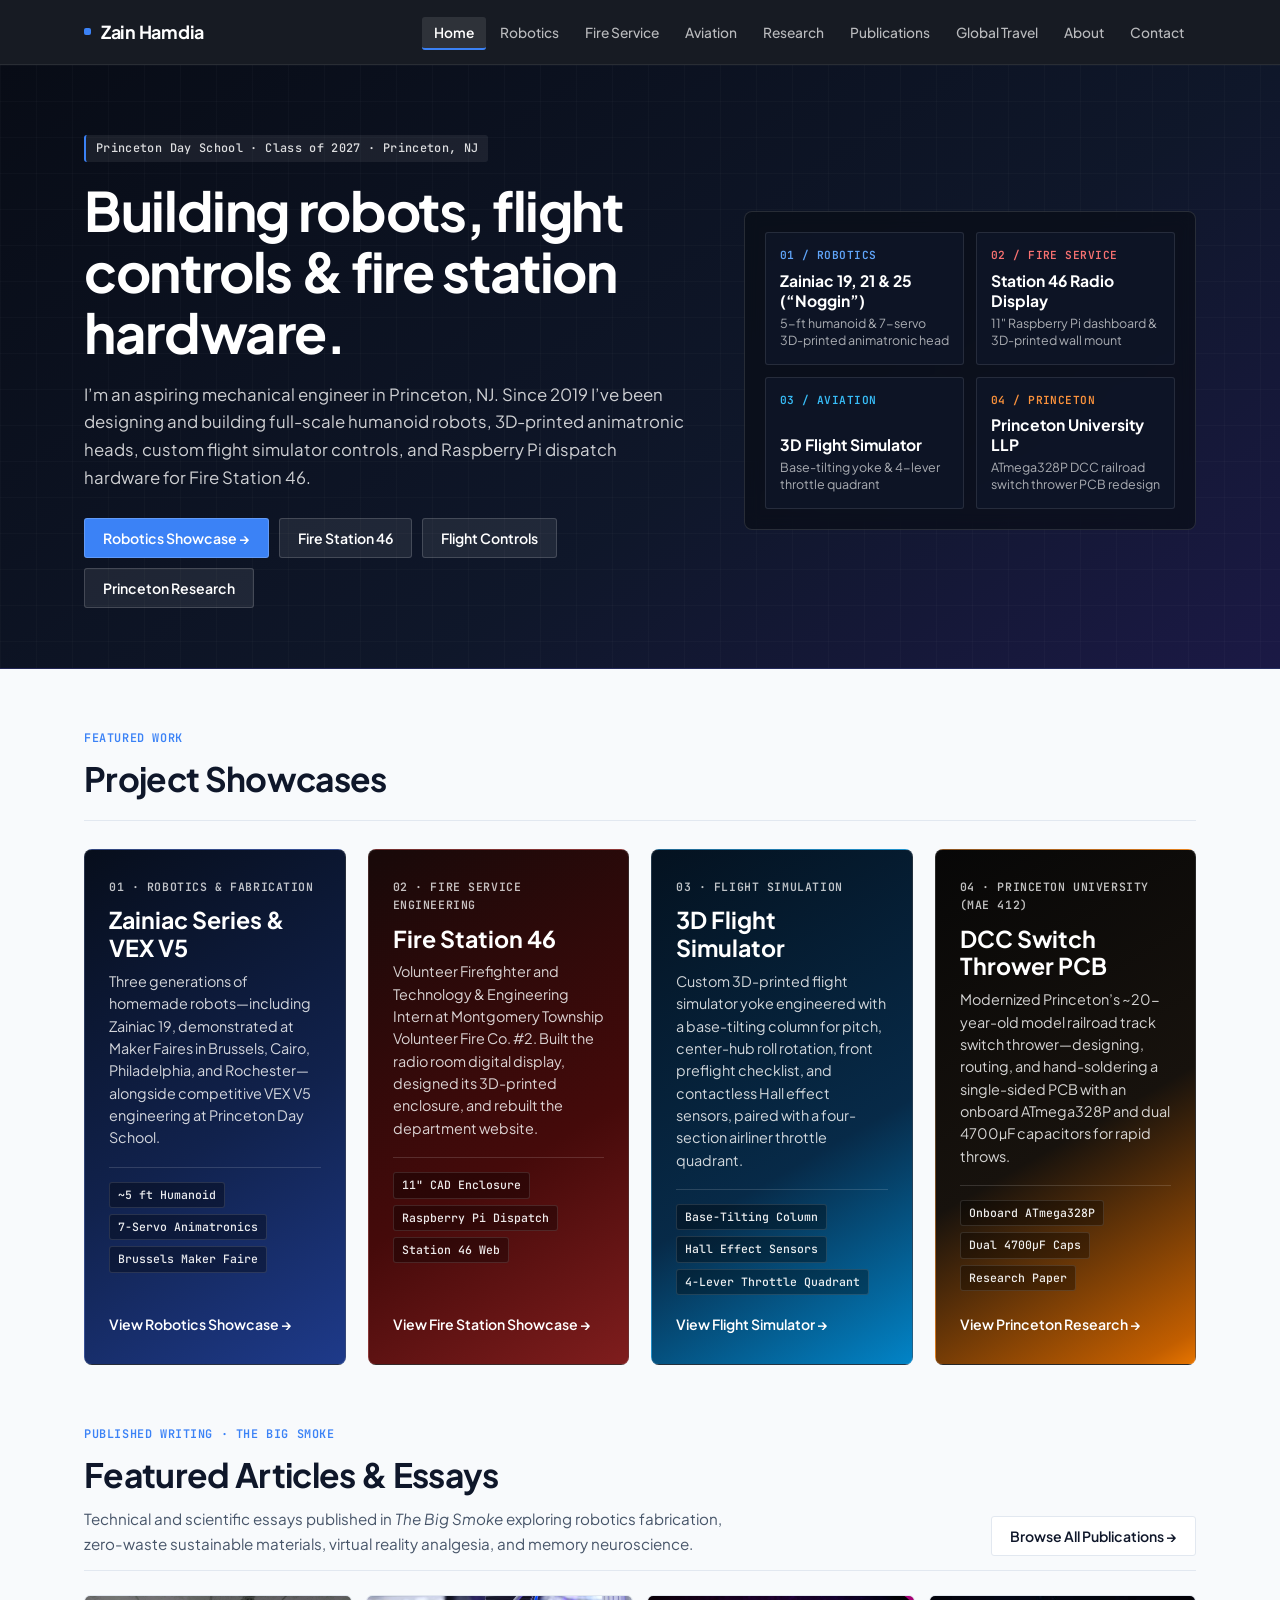
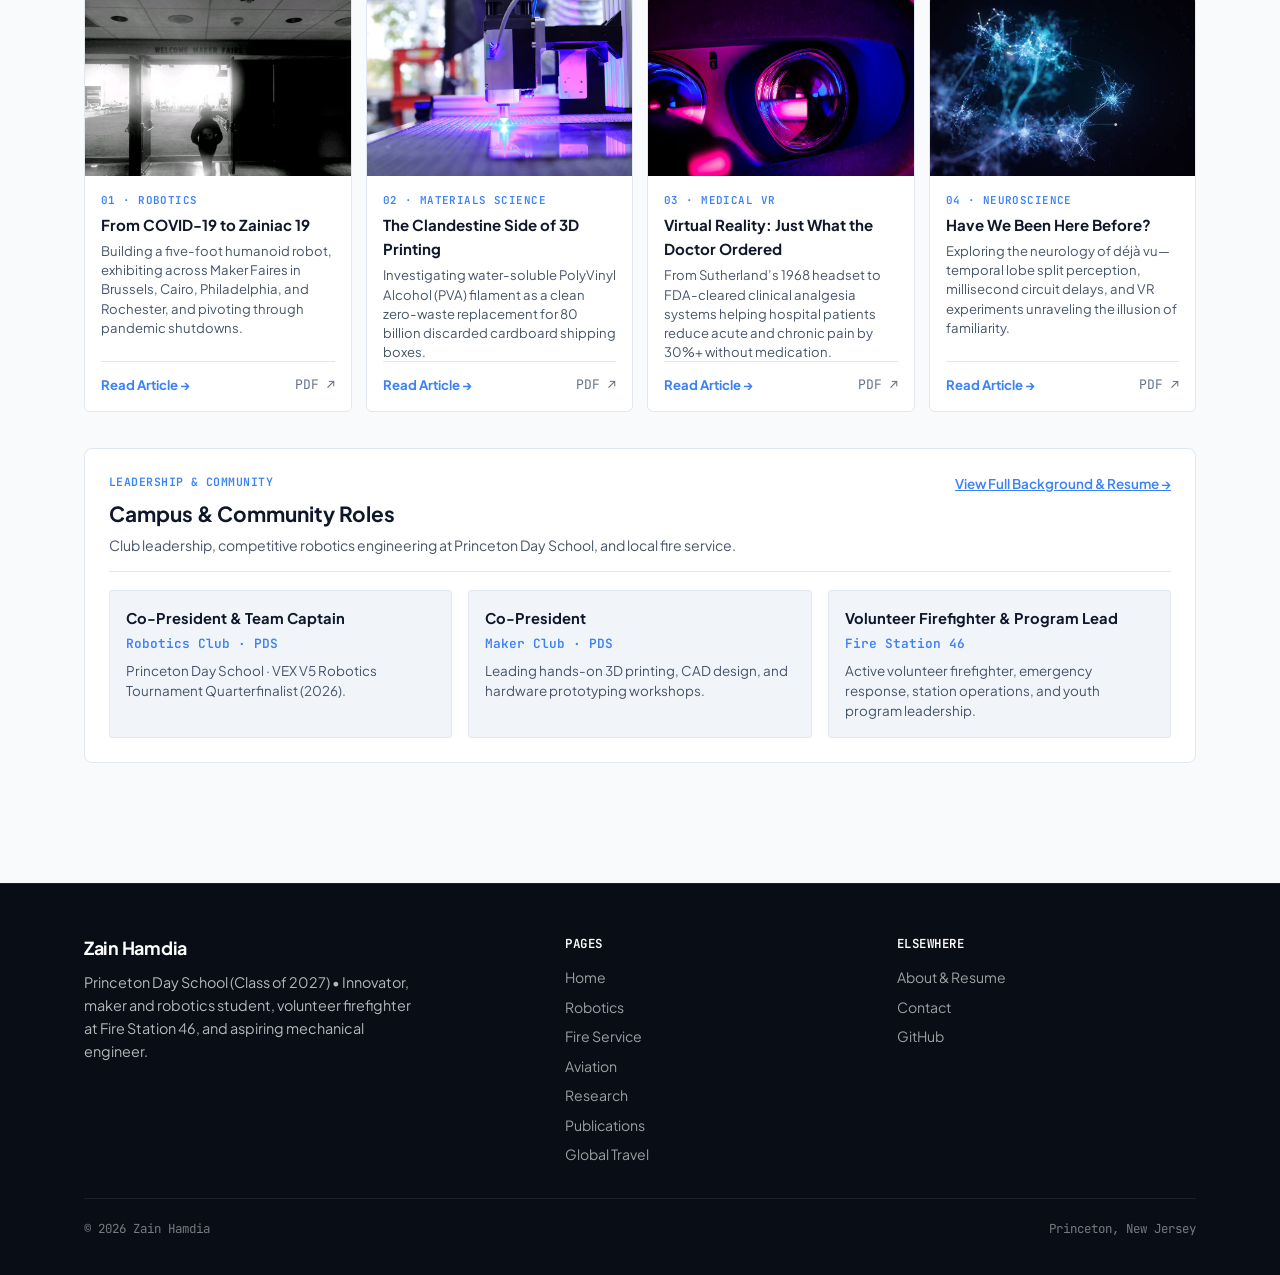
==== commit 737a955d: "Update firefighter title across site to Volunteer Firefighter" ====
--- a/index.html
+++ b/index.html
@@ -299,9 +299,9 @@
               <p style="font-size: 0.84rem; color: var(--text-secondary); line-height: 1.5; margin: 0;">Leading hands-on 3D printing, CAD design, and hardware prototyping workshops.</p>
             </div>
             <div style="background: var(--bg-subtle); border: 1px solid var(--border); border-radius: var(--radius-xs); padding: 16px;">
-              <div style="font-size: 0.92rem; font-weight: 700; color: var(--text-primary); margin-bottom: 4px;">Junior Firefighter Lead</div>
+              <div style="font-size: 0.92rem; font-weight: 700; color: var(--text-primary); margin-bottom: 4px;">Volunteer Firefighter &amp; Program Lead</div>
               <div style="font-size: 0.8rem; color: var(--theme-primary); font-family: var(--font-mono); font-weight: 600; margin-bottom: 6px;">Fire Station 46</div>
-              <p style="font-size: 0.84rem; color: var(--text-secondary); line-height: 1.5; margin: 0;">Junior firefighter training certification, emergency response, and mentor matching.</p>
+              <p style="font-size: 0.84rem; color: var(--text-secondary); line-height: 1.5; margin: 0;">Active volunteer firefighter, emergency response, station operations, and youth program leadership.</p>
             </div>
           </div>
         </div>
--- a/css/styles.css
+++ b/css/styles.css
@@ -370,6 +370,54 @@
   color: #ffffff;
   text-decoration: underline;
   text-underline-offset: 3px;
+}
+
+/* Fire Service Hero Insignia Crest */
+.fire-hero-grid {
+  display: flex;
+  align-items: center;
+  justify-content: space-between;
+  gap: 48px;
+}
+
+.fire-hero-content {
+  flex: 1;
+  min-width: 0;
+}
+
+.fire-hero-emblem-wrap {
+  flex-shrink: 0;
+  display: flex;
+  align-items: center;
+  justify-content: center;
+}
+
+.fire-hero-emblem-link {
+  display: inline-block;
+  line-height: 0;
+  border-radius: 8px;
+  outline: none;
+  transition: transform 0.28s cubic-bezier(0.16, 1, 0.3, 1), filter 0.28s ease;
+}
+
+.fire-hero-emblem {
+  width: 170px;
+  height: auto;
+  display: block;
+  filter: drop-shadow(0 14px 28px rgba(0, 0, 0, 0.6)) drop-shadow(0 2px 14px rgba(220, 38, 38, 0.4));
+  transition: transform 0.28s cubic-bezier(0.16, 1, 0.3, 1), filter 0.28s ease;
+  user-select: none;
+}
+
+.fire-hero-emblem-link:hover .fire-hero-emblem,
+.fire-hero-emblem:hover {
+  transform: translateY(-4px) scale(1.03);
+  filter: drop-shadow(0 20px 36px rgba(0, 0, 0, 0.75)) drop-shadow(0 4px 20px rgba(239, 68, 68, 0.6));
+}
+
+.fire-hero-emblem-link:focus-visible {
+  outline: 2px solid var(--theme-secondary);
+  outline-offset: 6px;
 }
 
 .home-hero-actions {
@@ -2065,6 +2113,96 @@
   color: #e77500;
 }
 
+/* Publication Card Media Layout & Figure Display */
+.pub-card-grid {
+  display: grid;
+  grid-template-columns: 320px 1fr;
+  gap: 22px;
+  align-items: stretch;
+  margin-bottom: 20px;
+}
+
+.pub-card-grid .pub-takeaways {
+  margin-bottom: 0;
+  display: flex;
+  flex-direction: column;
+  justify-content: center;
+}
+
+.pub-card-figure {
+  display: flex;
+  flex-direction: column;
+  background: var(--bg-subtle);
+  border: 1px solid var(--border);
+  border-radius: var(--radius-xs);
+  overflow: hidden;
+  transition: border-color 0.15s ease, box-shadow 0.15s ease;
+}
+
+.pub-card-figure:hover {
+  border-color: var(--theme-primary);
+  box-shadow: 0 4px 12px rgba(0, 0, 0, 0.06);
+}
+
+.pub-card-figure-img-wrap {
+  position: relative;
+  width: 100%;
+  height: 190px;
+  background: #111116;
+  overflow: hidden;
+  cursor: pointer;
+  display: block;
+}
+
+.pub-card-figure-img {
+  width: 100%;
+  height: 100%;
+  object-fit: cover;
+  display: block;
+  transition: transform 0.3s ease;
+}
+
+.pub-card-figure-img-wrap:hover .pub-card-figure-img {
+  transform: scale(1.04);
+}
+
+.pub-card-figure-badge {
+  position: absolute;
+  top: 10px;
+  left: 10px;
+  display: inline-flex;
+  align-items: center;
+  gap: 5px;
+  font-family: var(--font-mono);
+  font-size: 0.7rem;
+  font-weight: 600;
+  color: #ffffff;
+  background: rgba(15, 23, 42, 0.85);
+  backdrop-filter: blur(4px);
+  padding: 3px 8px;
+  border-radius: var(--radius-xs);
+  letter-spacing: 0.02em;
+  border: 1px solid rgba(255, 255, 255, 0.15);
+  pointer-events: none;
+}
+
+.pub-card-figure-caption {
+  padding: 10px 14px;
+  font-size: 0.78rem;
+  color: var(--text-muted);
+  line-height: 1.45;
+  border-top: 1px solid var(--border);
+  background: var(--bg-surface);
+  flex-grow: 1;
+  display: flex;
+  align-items: center;
+}
+
+.pub-card-figure-caption strong {
+  color: var(--text-secondary);
+  margin-right: 4px;
+}
+
 .pub-takeaways {
   background: var(--bg-subtle);
   border: 1px solid var(--border);
@@ -2259,11 +2397,21 @@
   .pub-stats-grid {
     grid-template-columns: repeat(2, 1fr);
   }
+  .pub-card-grid {
+    grid-template-columns: 1fr;
+    gap: 16px;
+  }
+  .pub-card-figure-img-wrap {
+    height: 220px;
+  }
 }
 
 @media (max-width: 640px) {
   .pub-stats-grid {
     grid-template-columns: 1fr;
+  }
+  .pub-card-figure-img-wrap {
+    height: 180px;
   }
   .pub-reading-body {
     padding: 20px 14px;
@@ -2879,9 +3027,32 @@
   .footer-grid {
     grid-template-columns: 1fr;
   }
+
+  .fire-hero-grid {
+    gap: 32px;
+  }
+
+  .fire-hero-emblem {
+    width: 145px;
+  }
 }
 
 @media (max-width: 720px) {
+  .fire-hero-grid {
+    flex-direction: column;
+    align-items: flex-start;
+    gap: 20px;
+  }
+
+  .fire-hero-emblem-wrap {
+    order: -1;
+    margin-bottom: 6px;
+  }
+
+  .fire-hero-emblem {
+    width: 110px;
+  }
+
   .mobile-menu-toggle {
     display: block;
   }
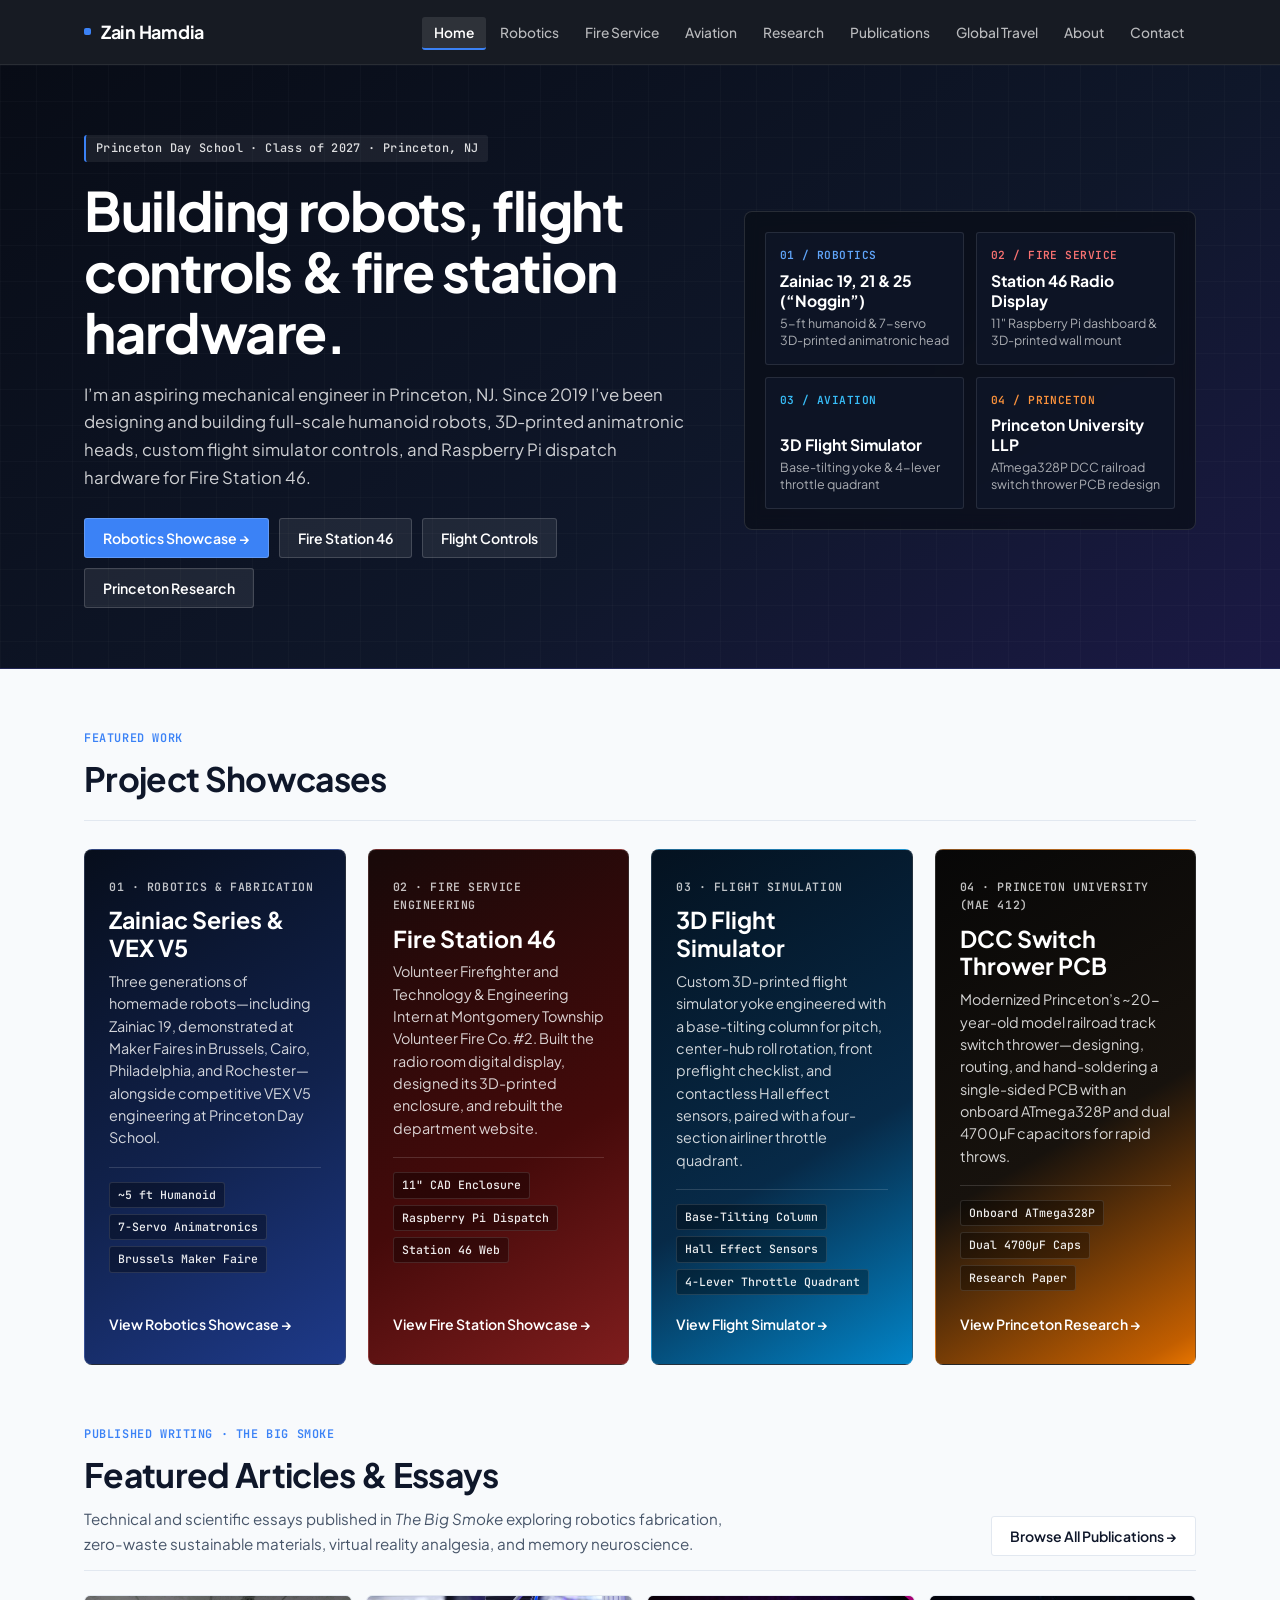
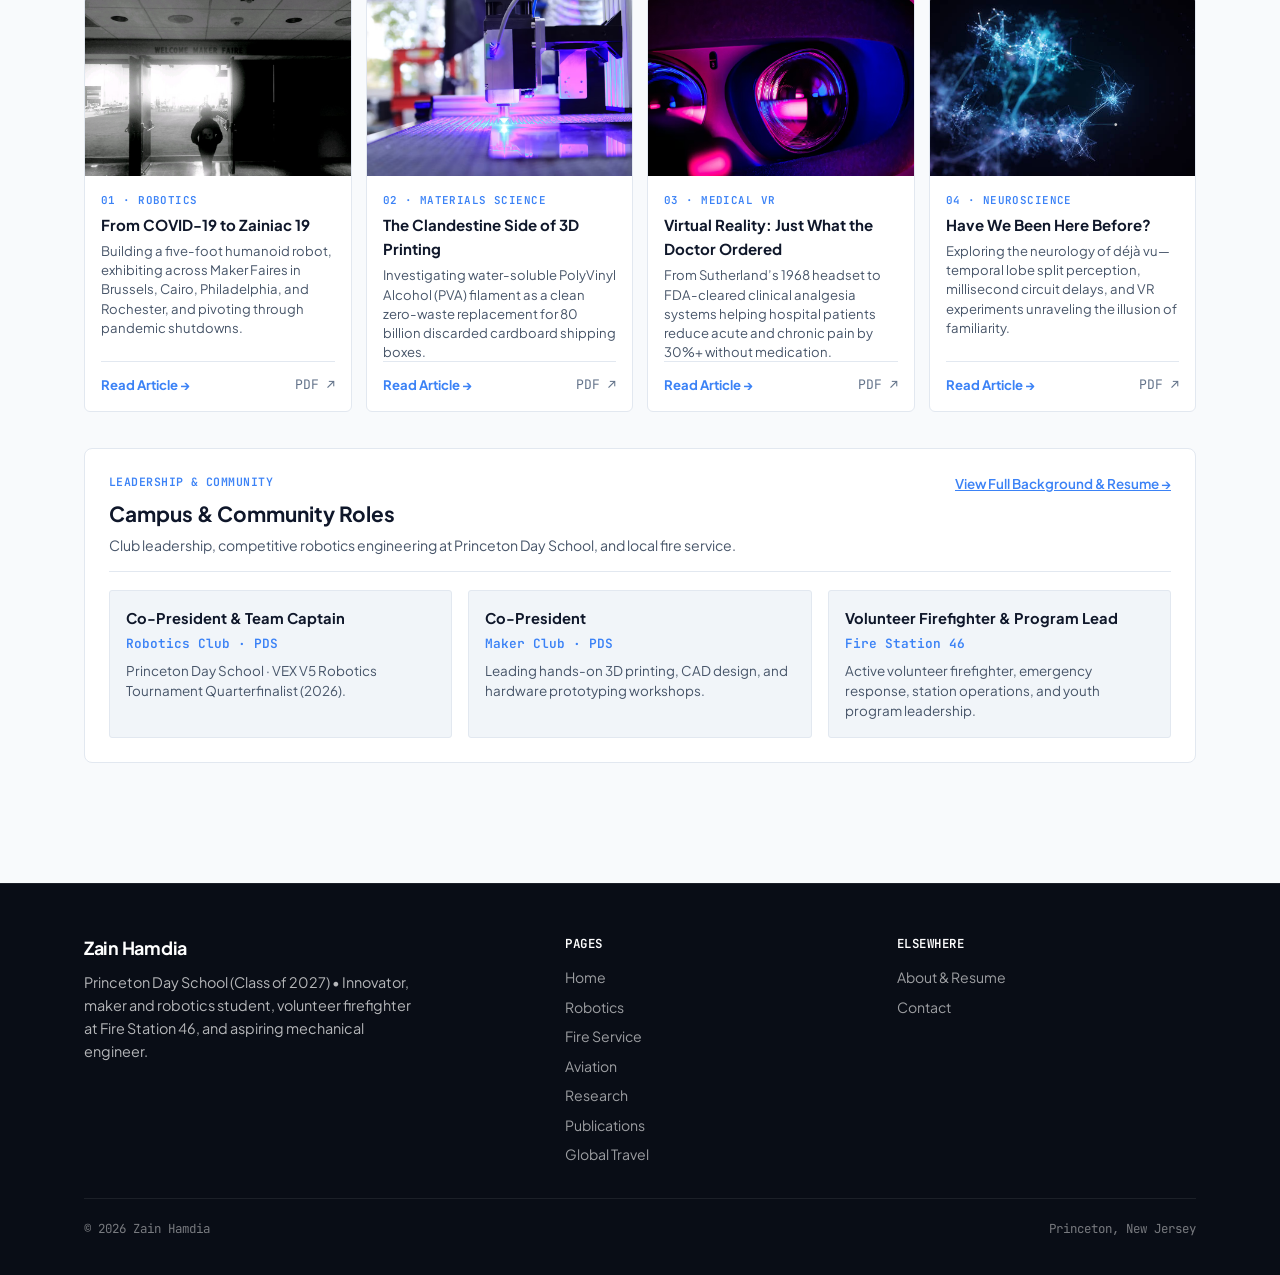
==== commit 32980299: "Remove GitHub links and update email to zaiham27@pds.org" ====
--- a/index.html
+++ b/index.html
@@ -337,7 +337,6 @@
           <ul class="footer-col-links">
             <li><a href="about.html">About &amp; Resume</a></li>
             <li><a href="contact.html">Contact</a></li>
-            <li><a href="https://github.com/ZainHamdia" target="_blank" rel="noopener noreferrer">GitHub</a></li>
           </ul>
         </div>
       </div>
--- a/css/styles.css
+++ b/css/styles.css
@@ -1701,7 +1701,8 @@
    ========================================================================== */
 .contact-grid {
   display: grid;
-  grid-template-columns: repeat(2, 1fr);
+  grid-template-columns: 1fr;
+  max-width: 620px;
   gap: 20px;
   margin: 36px 0;
 }
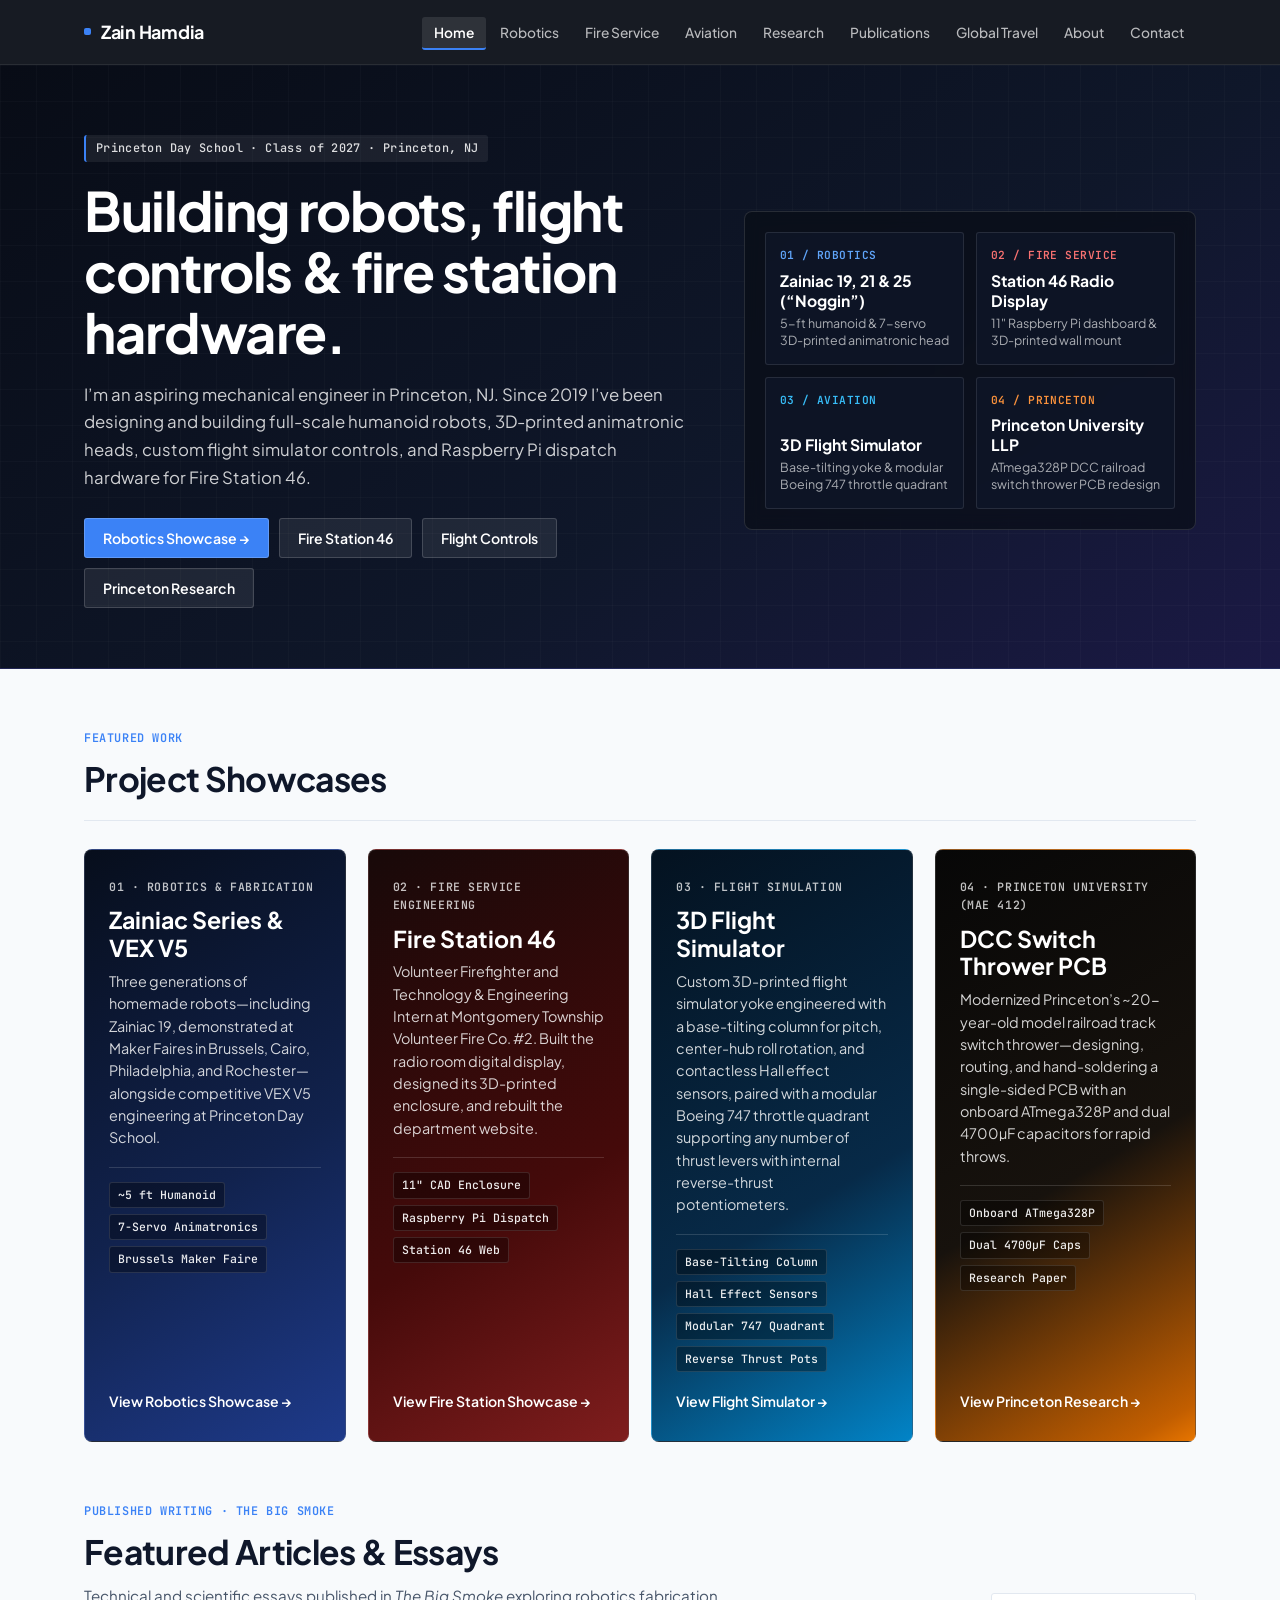
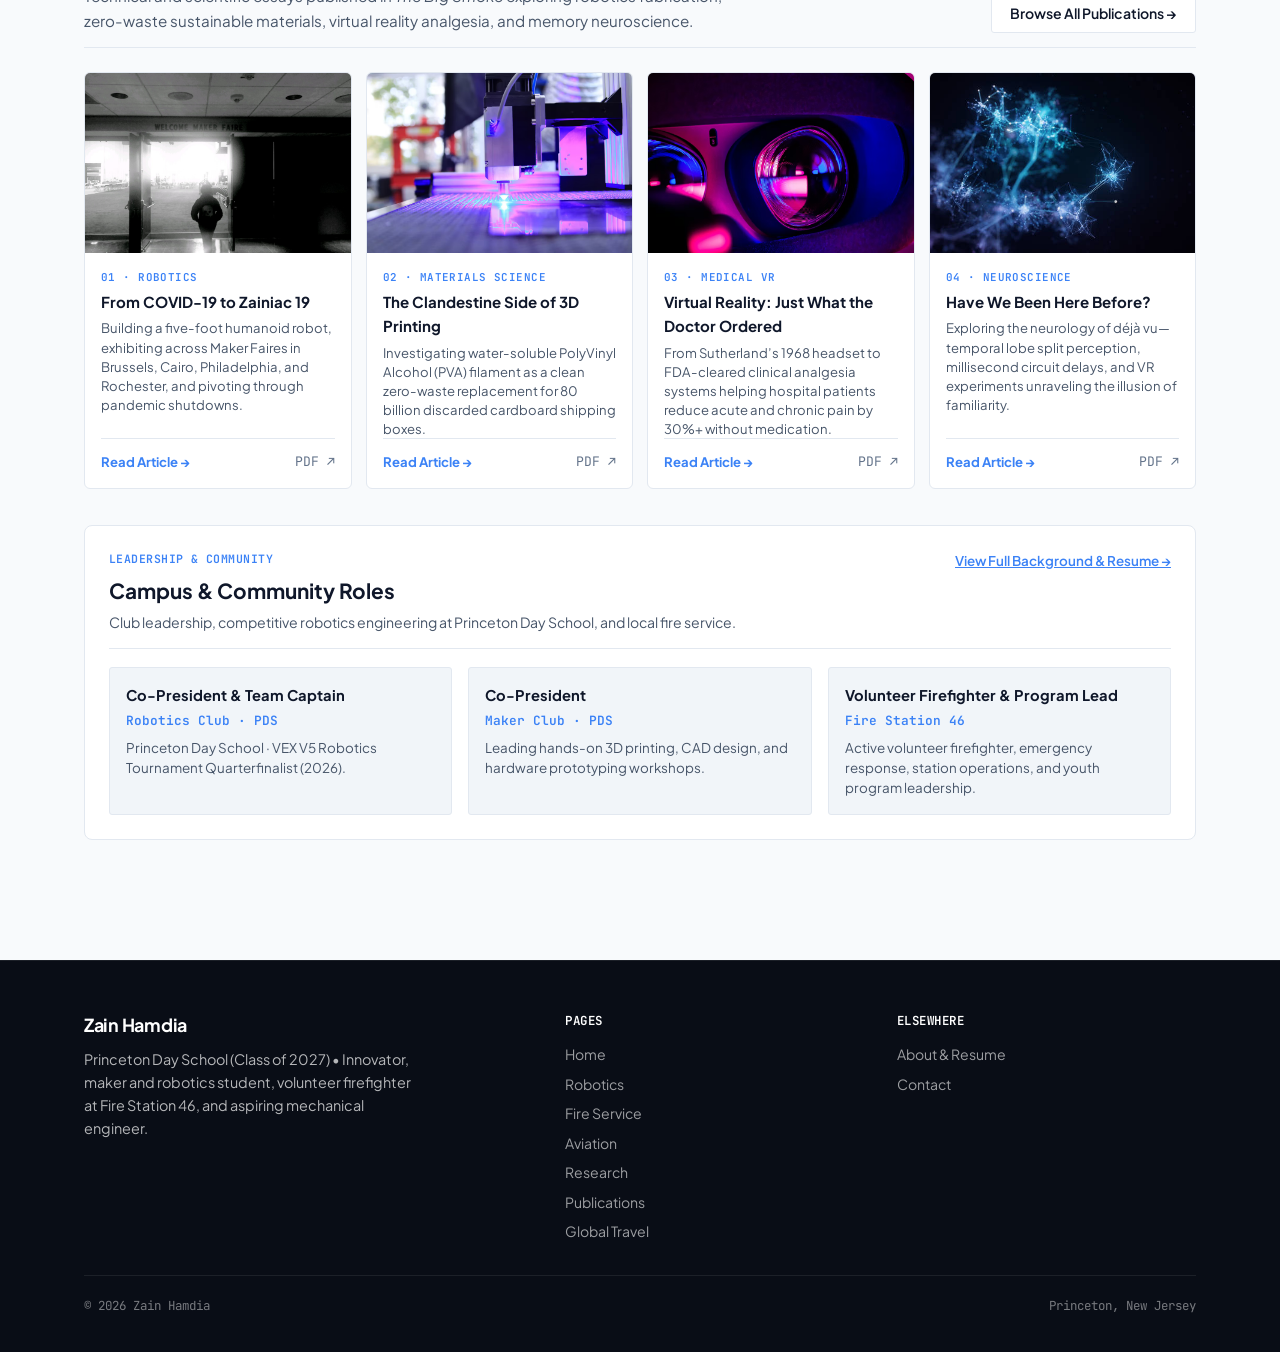
==== commit adaf62fc: "Fix image orientation (strip EXIF) and update throttle quadrant specs to modular Boeing 747 design w" ====
--- a/index.html
+++ b/index.html
@@ -77,7 +77,7 @@
                 <span class="stage-tile-tag" style="color: #38bdf8;">03 / Aviation</span>
                 <div>
                   <div class="stage-tile-title">3D Flight Simulator</div>
-                  <div class="stage-tile-sub">Base-tilting yoke &amp; 4-lever throttle quadrant</div>
+                  <div class="stage-tile-sub">Base-tilting yoke &amp; modular Boeing 747 throttle quadrant</div>
                 </div>
               </a>
 
@@ -145,12 +145,13 @@
               <span class="portal-kicker">03 · Flight Simulation</span>
               <h3 class="portal-title">3D Flight Simulator</h3>
               <p class="portal-desc">
-                Custom 3D-printed flight simulator yoke engineered with a base-tilting column for pitch, center-hub roll rotation, front preflight checklist, and contactless Hall effect sensors, paired with a four-section airliner throttle quadrant.
+                Custom 3D-printed flight simulator yoke engineered with a base-tilting column for pitch, center-hub roll rotation, and contactless Hall effect sensors, paired with a modular Boeing 747 throttle quadrant supporting any number of thrust levers with internal reverse-thrust potentiometers.
               </p>
               <div class="portal-highlights">
                 <span class="portal-pill">Base-Tilting Column</span>
                 <span class="portal-pill">Hall Effect Sensors</span>
-                <span class="portal-pill">4-Lever Throttle Quadrant</span>
+                <span class="portal-pill">Modular 747 Quadrant</span>
+                <span class="portal-pill">Reverse Thrust Pots</span>
               </div>
             </div>
             <div class="portal-cta">View Flight Simulator →</div>
--- a/css/styles.css
+++ b/css/styles.css
@@ -1537,6 +1537,7 @@
   width: 100%;
   height: 220px;
   object-fit: cover;
+  image-orientation: none;
   display: block;
   background: #0f172a;
 }
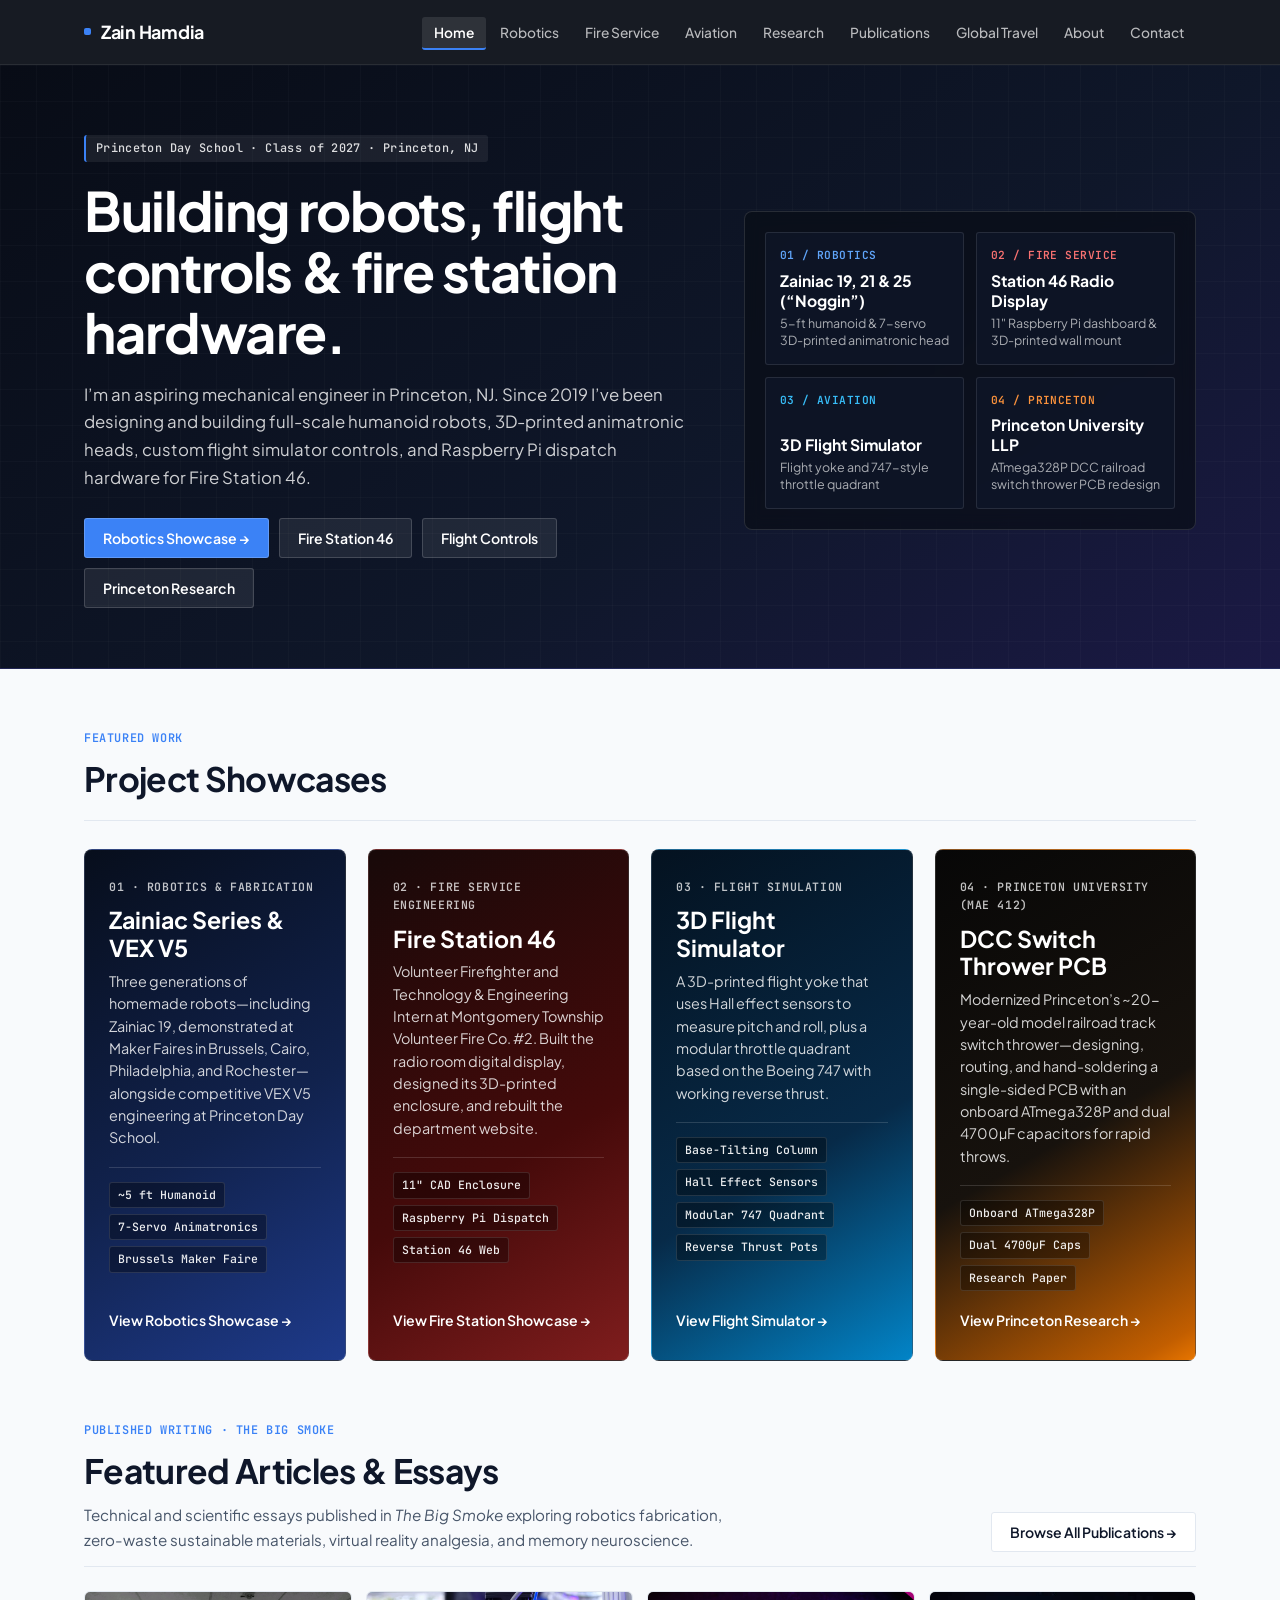
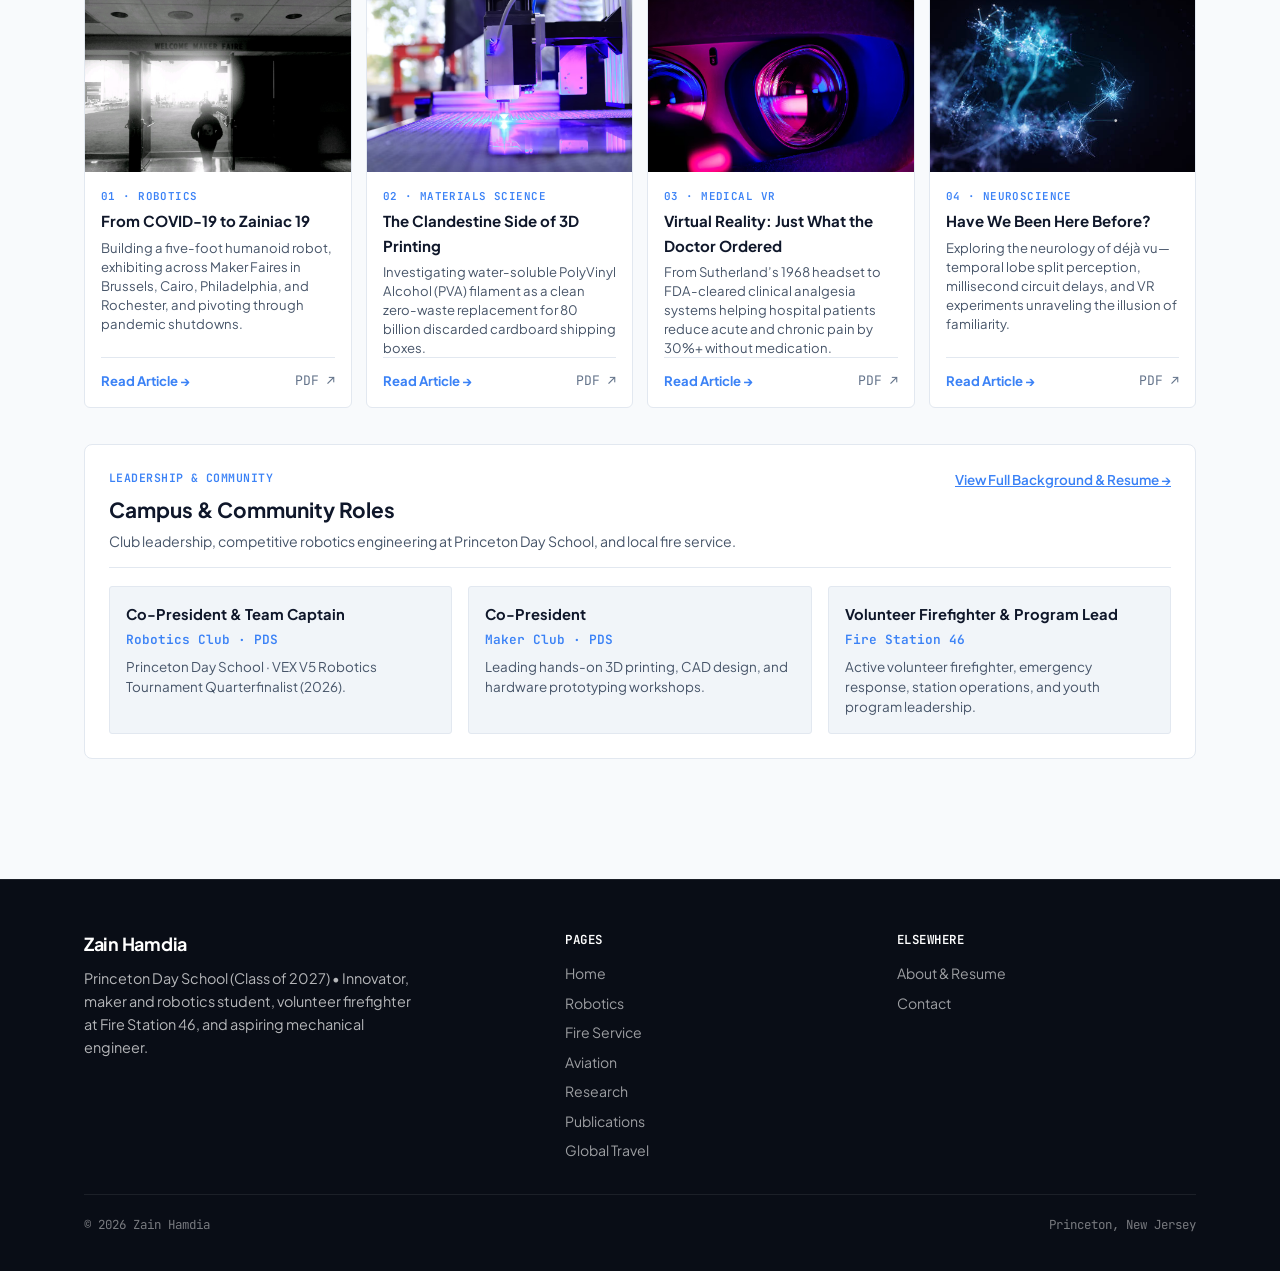
==== commit da631937: "Remove preflight checklist, clarify Hall effect sensors, rewrite flight sim copy in plainer language" ====
--- a/index.html
+++ b/index.html
@@ -77,7 +77,7 @@
                 <span class="stage-tile-tag" style="color: #38bdf8;">03 / Aviation</span>
                 <div>
                   <div class="stage-tile-title">3D Flight Simulator</div>
-                  <div class="stage-tile-sub">Base-tilting yoke &amp; modular Boeing 747 throttle quadrant</div>
+                  <div class="stage-tile-sub">Flight yoke and 747-style throttle quadrant</div>
                 </div>
               </a>
 
@@ -145,7 +145,7 @@
               <span class="portal-kicker">03 · Flight Simulation</span>
               <h3 class="portal-title">3D Flight Simulator</h3>
               <p class="portal-desc">
-                Custom 3D-printed flight simulator yoke engineered with a base-tilting column for pitch, center-hub roll rotation, and contactless Hall effect sensors, paired with a modular Boeing 747 throttle quadrant supporting any number of thrust levers with internal reverse-thrust potentiometers.
+                A 3D-printed flight yoke that uses Hall effect sensors to measure pitch and roll, plus a modular throttle quadrant based on the Boeing 747 with working reverse thrust.
               </p>
               <div class="portal-highlights">
                 <span class="portal-pill">Base-Tilting Column</span>
